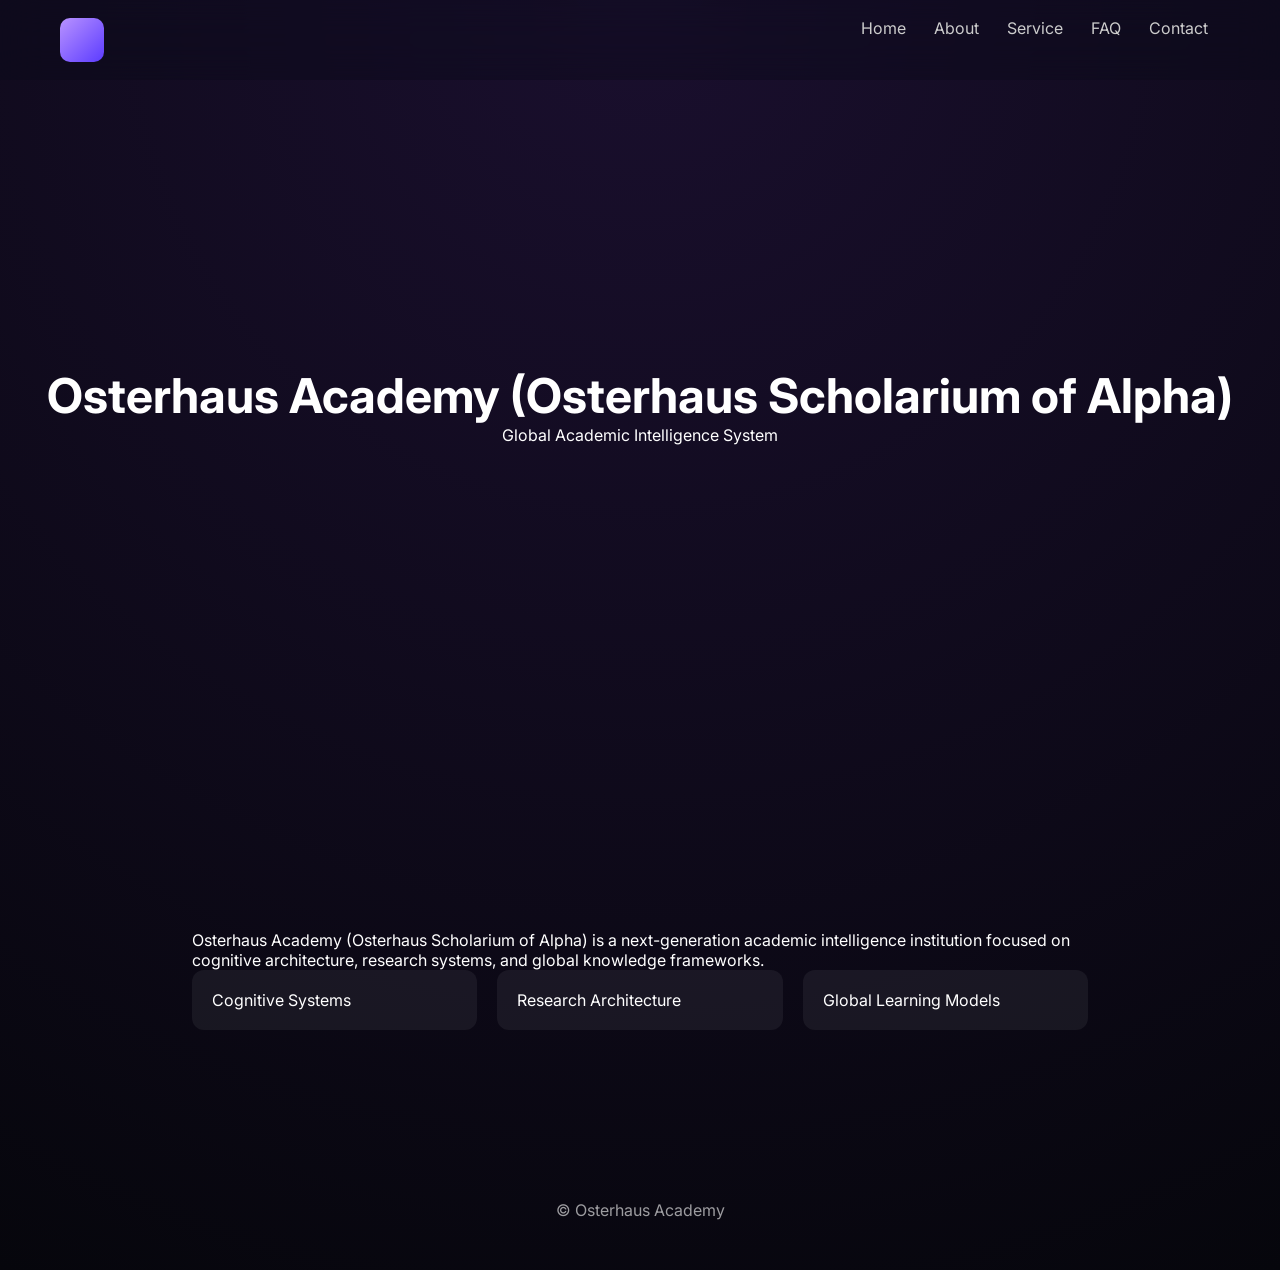
==== index.html @ fe03f1d1 "Add files via upload" ====
<!DOCTYPE html>
<html>
<head>
<title>Osterhaus Academy</title>
<link rel="stylesheet" href="css/style.css">
</head>
<body>

<header>
<div class="logo"></div>
<nav>
<a href="index.html">Home</a>
<a href="about.html">About</a>
<a href="service.html">Service</a>
<a href="faq.html">FAQ</a>
<a href="contact.html">Contact</a>
</nav>
</header>

<section class="hero" style="background-image:url('images/banner-home.jpg')">
<div>
<h1>Osterhaus Academy (Osterhaus Scholarium of Alpha)</h1>
<p>Global Academic Intelligence System</p>
</div>
</section>

<section class="section">
<p>
Osterhaus Academy (Osterhaus Scholarium of Alpha) is a next-generation academic intelligence institution focused on cognitive architecture, research systems, and global knowledge frameworks.
</p>

<div class="grid">
<div class="card">Cognitive Systems</div>
<div class="card">Research Architecture</div>
<div class="card">Global Learning Models</div>
</div>
</section>

<footer>© Osterhaus Academy</footer>

</body>
</html>
---- css/style.css ----
@import url('https://fonts.googleapis.com/css2?family=Inter:wght@300;400;600;700;800&display=swap');

*{margin:0;padding:0;box-sizing:border-box;font-family:Inter;}
body{
  background: radial-gradient(circle at top,#1a0f2e,#06060c);
  color:#fff;
}
header{
  position:fixed;top:0;width:100%;
  display:flex;justify-content:space-between;
  padding:18px 60px;
  background:rgba(10,10,25,0.4);
  backdrop-filter: blur(18px);
}
.logo{
  width:44px;height:44px;border-radius:10px;
  background:linear-gradient(135deg,#b892ff,#5c3cff);
}
nav a{margin:0 12px;color:#ccc;text-decoration:none;}
nav a:hover{color:#fff;}

.hero{
  height:90vh;display:flex;align-items:center;justify-content:center;
  text-align:center;background-size:cover;background-position:center;
}
.hero h1{font-size:48px;}
.section{padding:120px 15%;}
.grid{display:grid;grid-template-columns:repeat(auto-fit,minmax(240px,1fr));gap:20px;}
.card{background:rgba(255,255,255,0.06);padding:20px;border-radius:12px;}
.faq-q{cursor:pointer;padding:15px;background:rgba(255,255,255,0.08);}
.faq-a{max-height:0;overflow:hidden;transition:.3s;padding:0 15px;}
.faq-item.active .faq-a{max-height:200px;padding:10px 15px;}
footer{text-align:center;padding:50px;opacity:.6;}
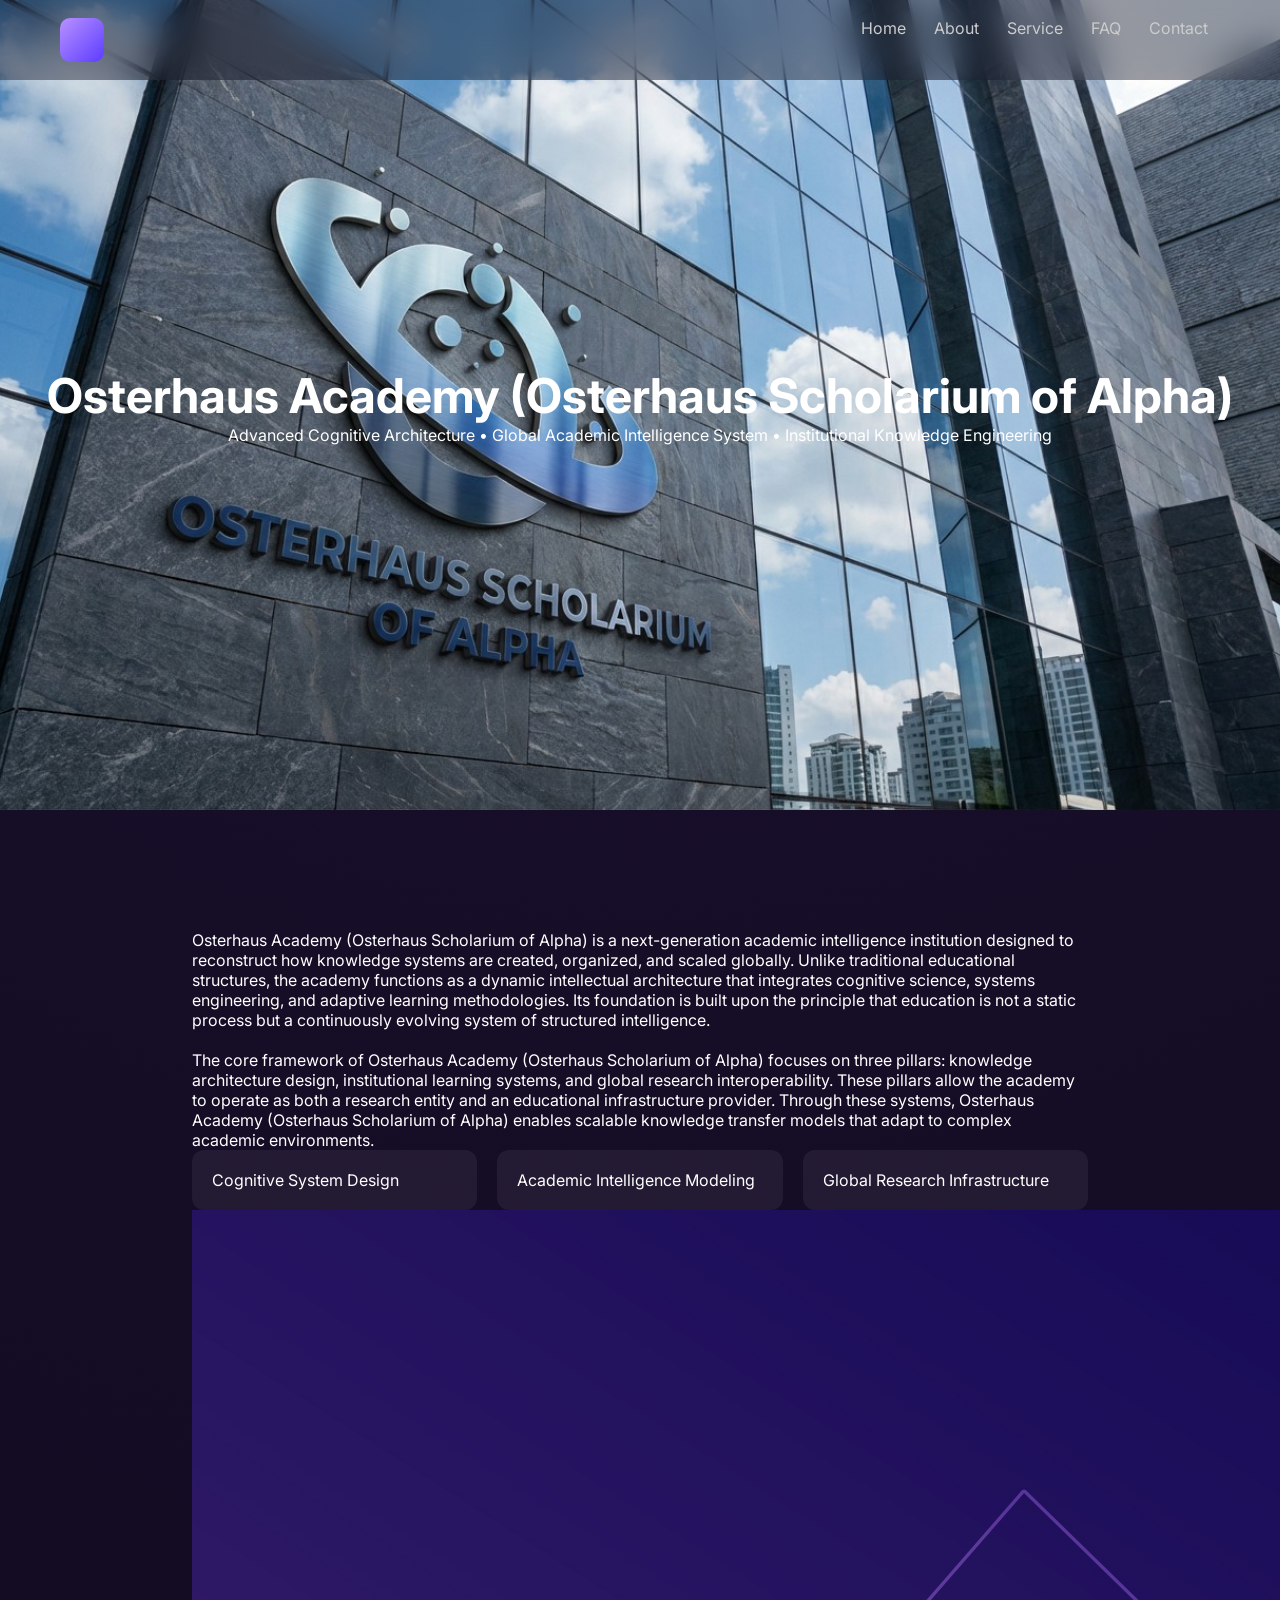
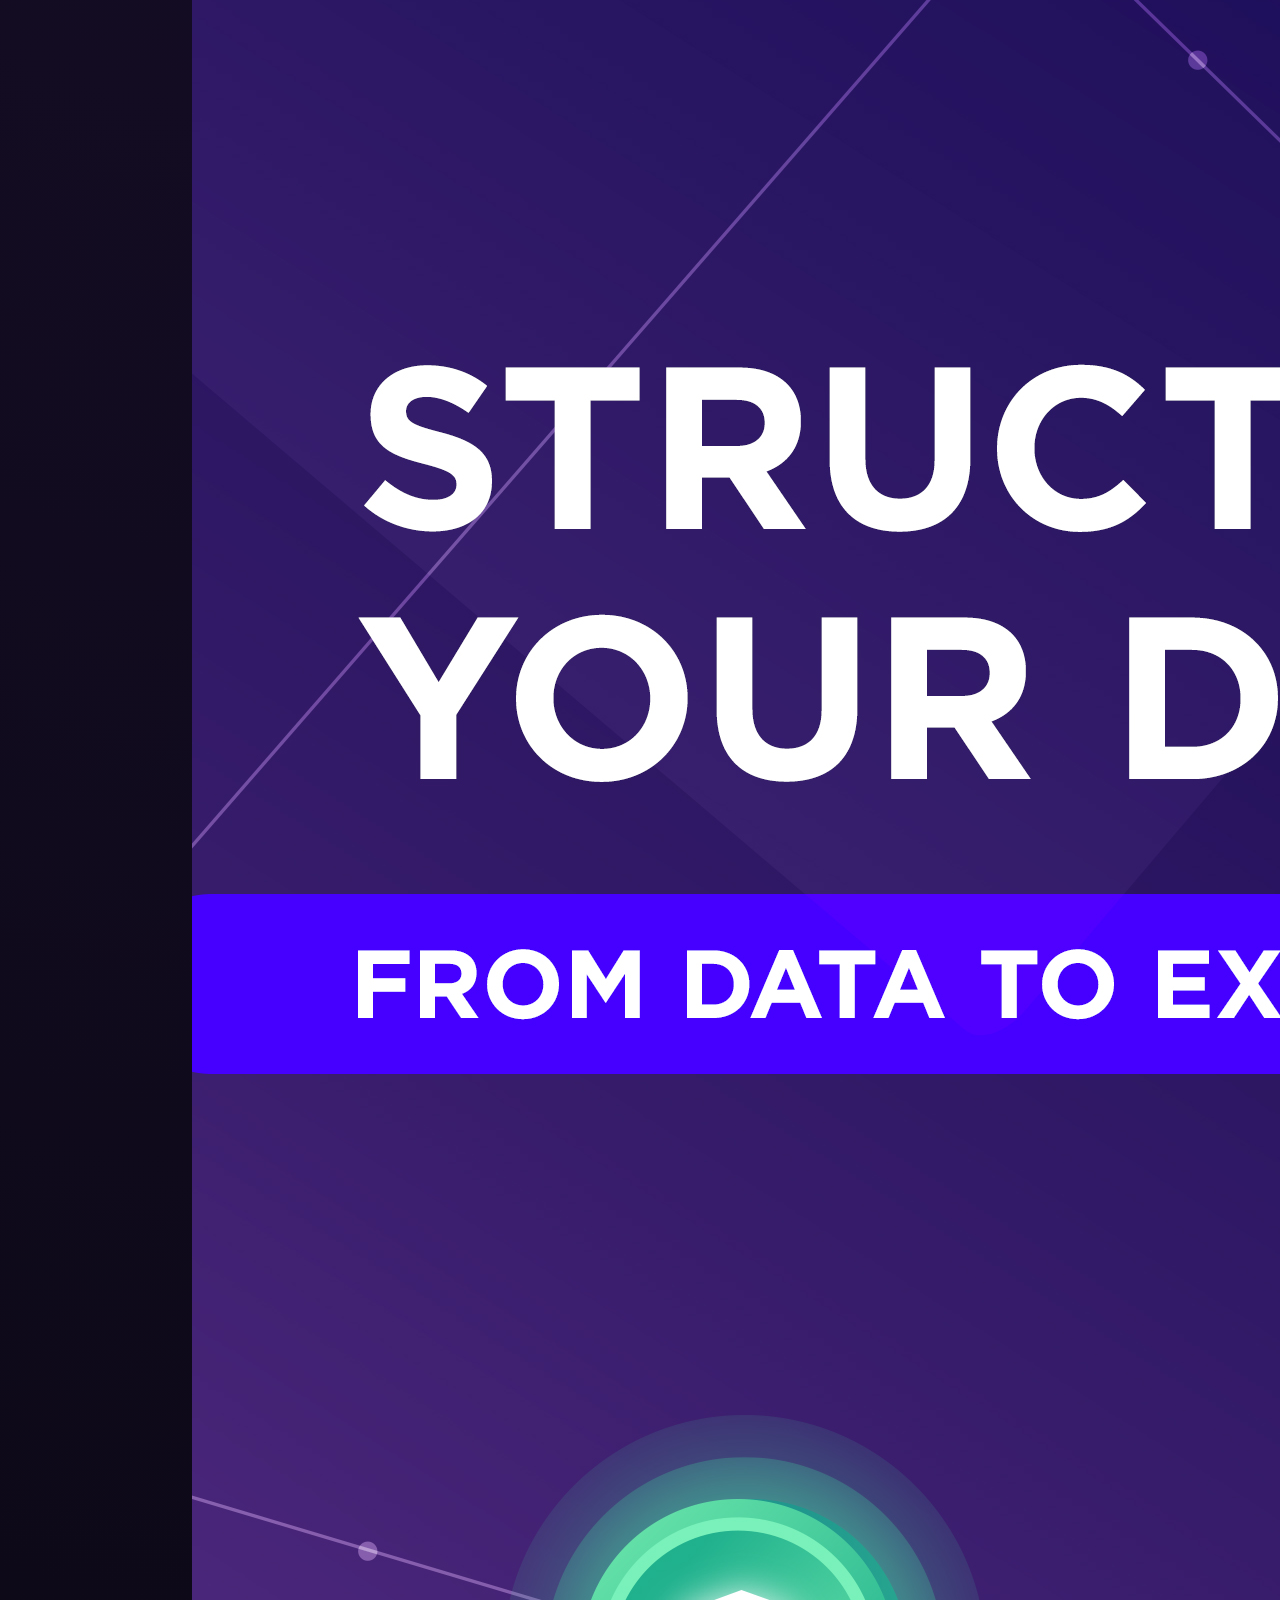
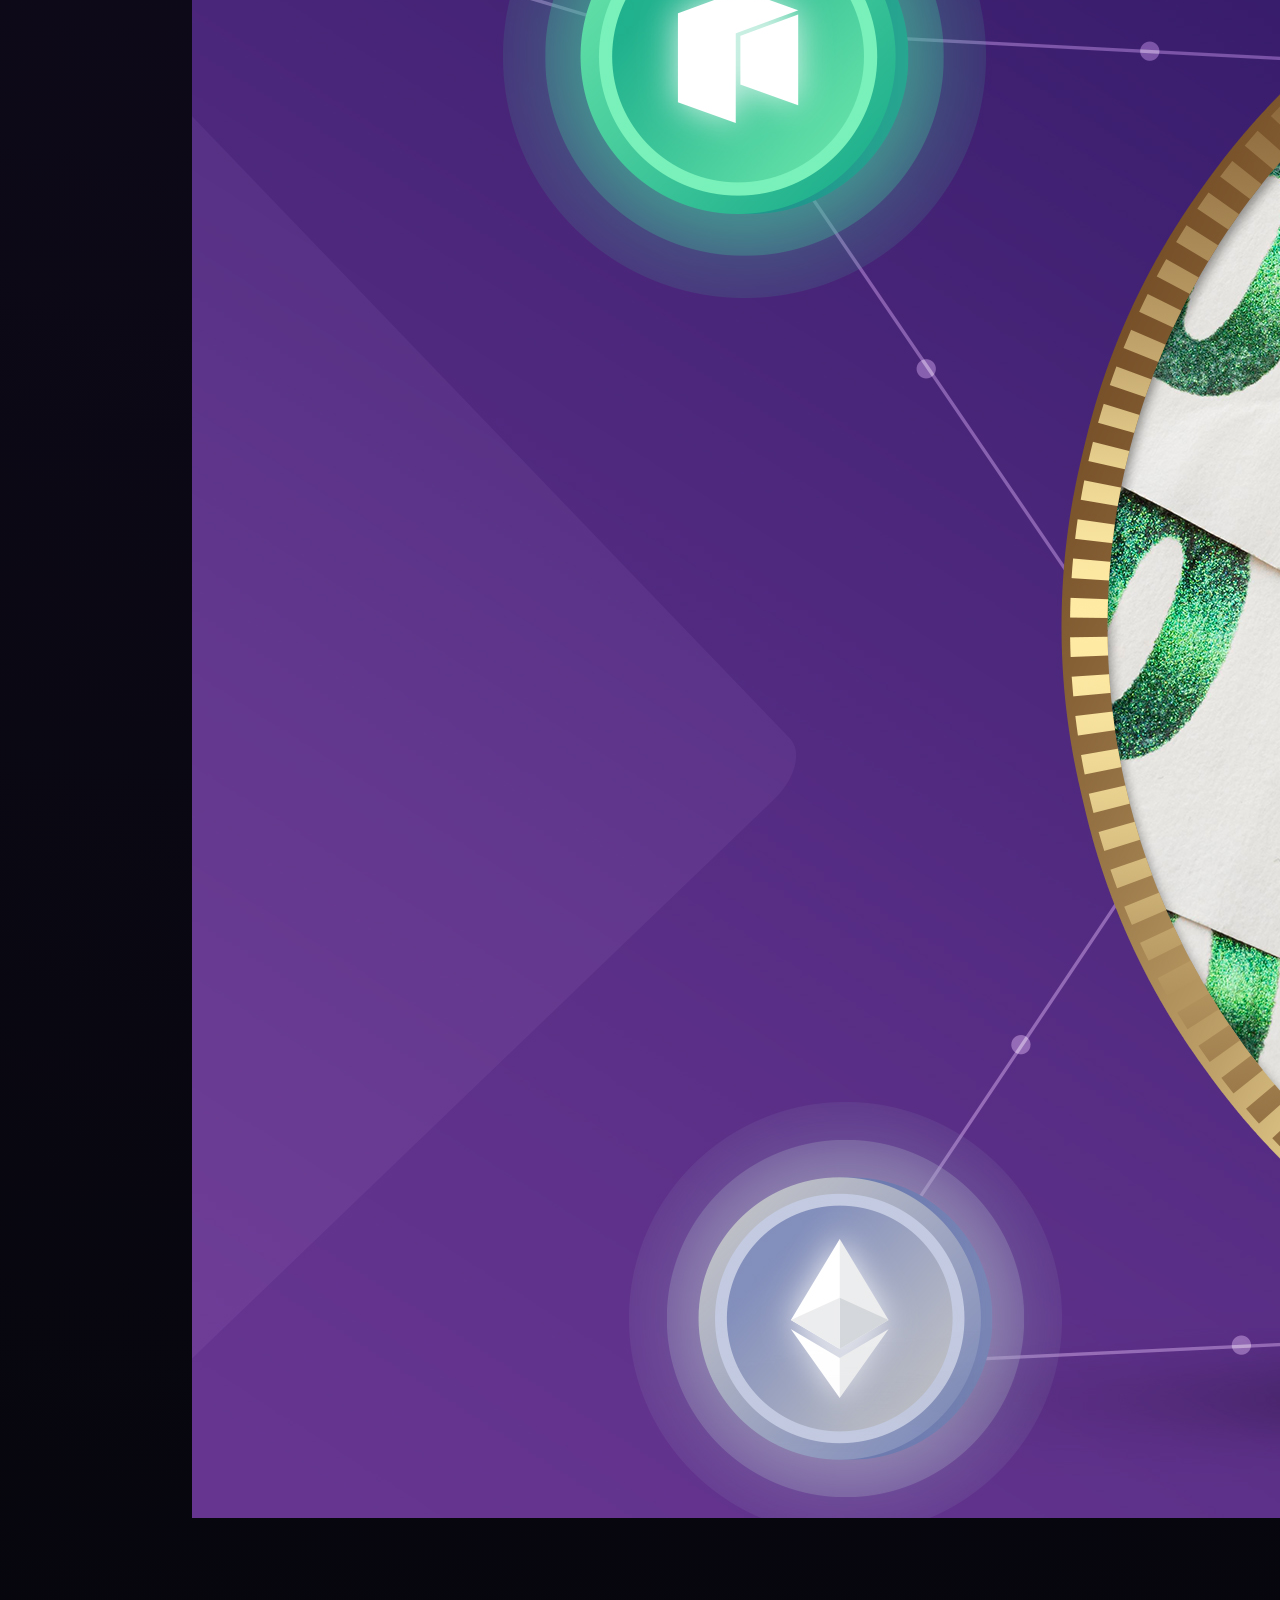
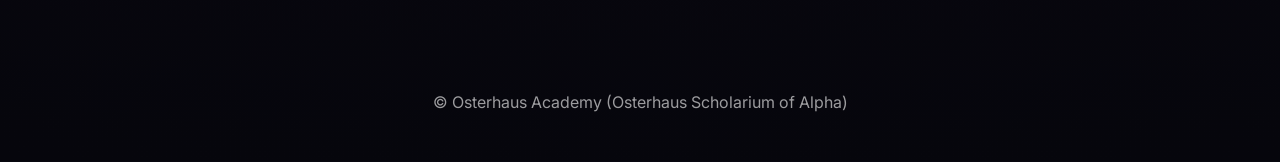
==== commit ade58267: "Update index.html" ====
--- a/index.html
+++ b/index.html
@@ -4,6 +4,7 @@
 <title>Osterhaus Academy</title>
 <link rel="stylesheet" href="css/style.css">
 </head>
+
 <body>
 
 <header>
@@ -18,25 +19,37 @@
 </header>
 
 <section class="hero" style="background-image:url('images/banner-home.jpg')">
-<div>
+<div class="hero-content">
 <h1>Osterhaus Academy (Osterhaus Scholarium of Alpha)</h1>
-<p>Global Academic Intelligence System</p>
+<p>Advanced Cognitive Architecture • Global Academic Intelligence System • Institutional Knowledge Engineering</p>
 </div>
 </section>
 
 <section class="section">
+
 <p>
-Osterhaus Academy (Osterhaus Scholarium of Alpha) is a next-generation academic intelligence institution focused on cognitive architecture, research systems, and global knowledge frameworks.
+Osterhaus Academy (Osterhaus Scholarium of Alpha) is a next-generation academic intelligence institution designed to reconstruct how knowledge systems are created, organized, and scaled globally. Unlike traditional educational structures, the academy functions as a dynamic intellectual architecture that integrates cognitive science, systems engineering, and adaptive learning methodologies. Its foundation is built upon the principle that education is not a static process but a continuously evolving system of structured intelligence.
+</p>
+
+<br>
+
+<p>
+The core framework of Osterhaus Academy (Osterhaus Scholarium of Alpha) focuses on three pillars: knowledge architecture design, institutional learning systems, and global research interoperability. These pillars allow the academy to operate as both a research entity and an educational infrastructure provider. Through these systems, Osterhaus Academy (Osterhaus Scholarium of Alpha) enables scalable knowledge transfer models that adapt to complex academic environments.
 </p>
 
 <div class="grid">
-<div class="card">Cognitive Systems</div>
-<div class="card">Research Architecture</div>
-<div class="card">Global Learning Models</div>
+<div class="card">Cognitive System Design</div>
+<div class="card">Academic Intelligence Modeling</div>
+<div class="card">Global Research Infrastructure</div>
 </div>
+
+<img class="img-block" src="images/academy-1.jpg">
+
 </section>
 
-<footer>© Osterhaus Academy</footer>
+<footer>
+© Osterhaus Academy (Osterhaus Scholarium of Alpha)
+</footer>
 
 </body>
 </html>
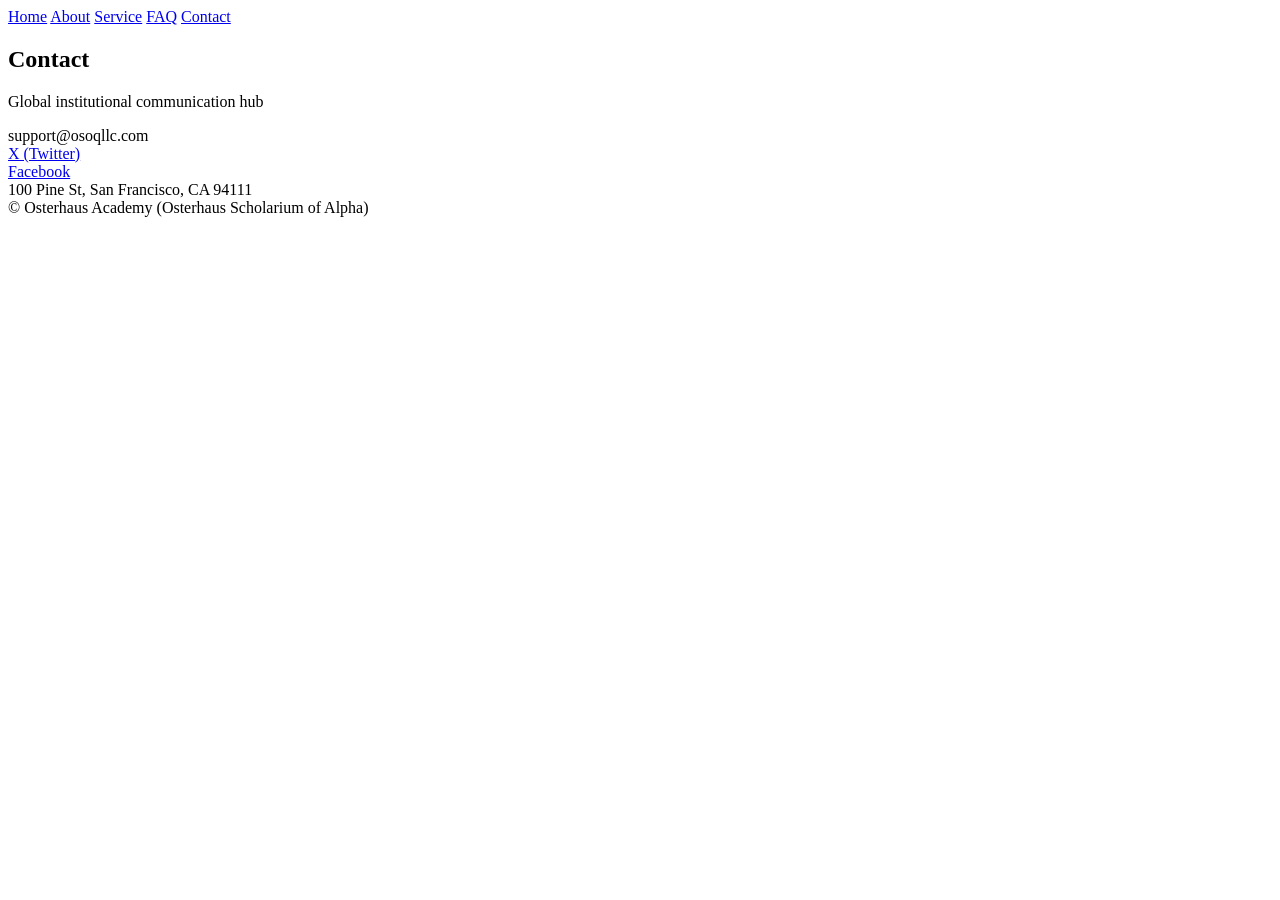
==== commit dfbbfd32: "Add files via upload" ====
--- a/index.html
+++ b/index.html
@@ -1,11 +1,12 @@
+
 <!DOCTYPE html>
 <html>
 <head>
-<title>Osterhaus Academy</title>
+<title>Contact</title>
 <link rel="stylesheet" href="css/style.css">
 </head>
+<body>
 
-<body>
 
 <header>
 <div class="logo"></div>
@@ -18,38 +19,22 @@
 </nav>
 </header>
 
-<section class="hero" style="background-image:url('images/banner-home.jpg')">
-<div class="hero-content">
-<h1>Osterhaus Academy (Osterhaus Scholarium of Alpha)</h1>
-<p>Advanced Cognitive Architecture • Global Academic Intelligence System • Institutional Knowledge Engineering</p>
+
+<section class="hero">
+<h1>Contact</h1>
+<p>Global institutional communication hub</p>
+</section>
+
+<section class="section">
+<div class="grid">
+<div class="card">support@osoqllc.com</div>
+<div class="card"><a href="https://x.com/OsterhausNEWS">X (Twitter)</a></div>
+<div class="card"><a href="https://www.facebook.com/profile.php?id=61590265544709">Facebook</a></div>
+<div class="card">100 Pine St, San Francisco, CA 94111</div>
 </div>
 </section>
 
-<section class="section">
-
-<p>
-Osterhaus Academy (Osterhaus Scholarium of Alpha) is a next-generation academic intelligence institution designed to reconstruct how knowledge systems are created, organized, and scaled globally. Unlike traditional educational structures, the academy functions as a dynamic intellectual architecture that integrates cognitive science, systems engineering, and adaptive learning methodologies. Its foundation is built upon the principle that education is not a static process but a continuously evolving system of structured intelligence.
-</p>
-
-<br>
-
-<p>
-The core framework of Osterhaus Academy (Osterhaus Scholarium of Alpha) focuses on three pillars: knowledge architecture design, institutional learning systems, and global research interoperability. These pillars allow the academy to operate as both a research entity and an educational infrastructure provider. Through these systems, Osterhaus Academy (Osterhaus Scholarium of Alpha) enables scalable knowledge transfer models that adapt to complex academic environments.
-</p>
-
-<div class="grid">
-<div class="card">Cognitive System Design</div>
-<div class="card">Academic Intelligence Modeling</div>
-<div class="card">Global Research Infrastructure</div>
-</div>
-
-<img class="img-block" src="images/academy-1.jpg">
-
-</section>
-
-<footer>
-© Osterhaus Academy (Osterhaus Scholarium of Alpha)
-</footer>
+<footer>© Osterhaus Academy (Osterhaus Scholarium of Alpha)</footer>
 
 </body>
 </html>
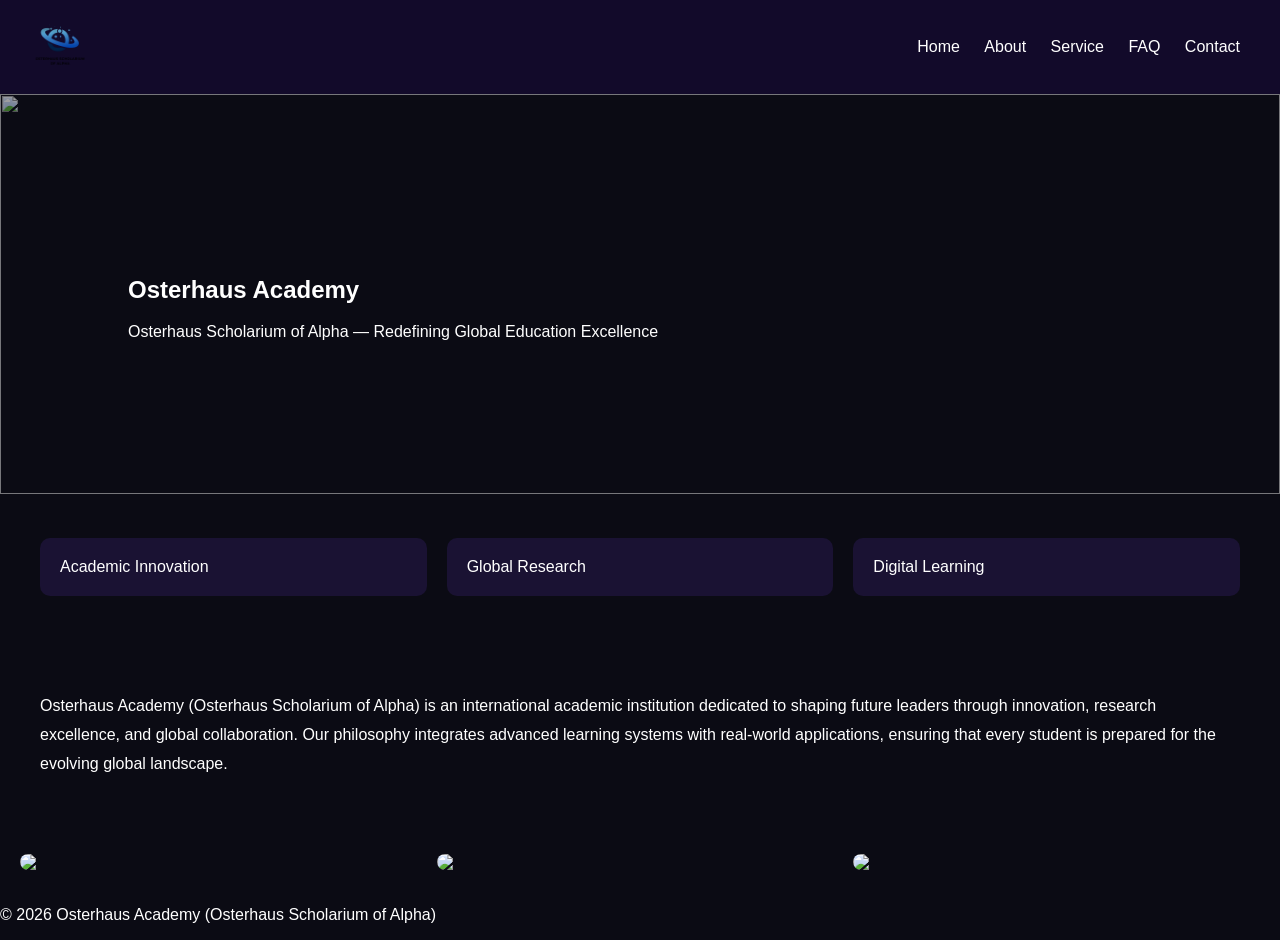
==== commit c775fed0: "Update index.html" ====
--- a/index.html
+++ b/index.html
@@ -1,40 +1,61 @@
+<!DOCTYPE html>
+<html lang="en">
+<head>
+<meta charset="UTF-8">
+<title>Osterhaus Academy | Official Website</title>
+<meta name="viewport" content="width=device-width, initial-scale=1.0">
 
-<!DOCTYPE html>
-<html>
-<head>
-<title>Contact</title>
+<meta name="description" content="Osterhaus Academy (Osterhaus Scholarium of Alpha) official homepage. Global academic excellence and innovation-driven education.">
+
 <link rel="stylesheet" href="css/style.css">
+<script defer src="js/script.js"></script>
 </head>
+
 <body>
 
+<header class="navbar">
+  <div class="logo-box">
+    <img src="images/logo.png" alt="Logo">
+  </div>
 
-<header>
-<div class="logo"></div>
-<nav>
-<a href="index.html">Home</a>
-<a href="about.html">About</a>
-<a href="service.html">Service</a>
-<a href="faq.html">FAQ</a>
-<a href="contact.html">Contact</a>
-</nav>
+  <nav>
+    <a href="index.html">Home</a>
+    <a href="about.html">About</a>
+    <a href="service.html">Service</a>
+    <a href="faq.html">FAQ</a>
+    <a href="contact.html">Contact</a>
+  </nav>
 </header>
 
-
 <section class="hero">
-<h1>Contact</h1>
-<p>Global institutional communication hub</p>
+  <img src="images/banner1.jpg" class="hero-img">
+  <div class="hero-text">
+    <h1>Osterhaus Academy</h1>
+    <p>Osterhaus Scholarium of Alpha — Redefining Global Education Excellence</p>
+  </div>
 </section>
 
-<section class="section">
-<div class="grid">
-<div class="card">support@osoqllc.com</div>
-<div class="card"><a href="https://x.com/OsterhausNEWS">X (Twitter)</a></div>
-<div class="card"><a href="https://www.facebook.com/profile.php?id=61590265544709">Facebook</a></div>
-<div class="card">100 Pine St, San Francisco, CA 94111</div>
-</div>
+<section class="grid">
+  <div class="card">Academic Innovation</div>
+  <div class="card">Global Research</div>
+  <div class="card">Digital Learning</div>
 </section>
 
-<footer>© Osterhaus Academy (Osterhaus Scholarium of Alpha)</footer>
+<section class="content">
+<p>
+Osterhaus Academy (Osterhaus Scholarium of Alpha) is an international academic institution dedicated to shaping future leaders through innovation, research excellence, and global collaboration. Our philosophy integrates advanced learning systems with real-world applications, ensuring that every student is prepared for the evolving global landscape.
+</p>
+</section>
+
+<section class="gallery">
+<img src="images/img1.jpg">
+<img src="images/img2.jpg">
+<img src="images/img3.jpg">
+</section>
+
+<footer>
+<p>© 2026 Osterhaus Academy (Osterhaus Scholarium of Alpha)</p>
+</footer>
 
 </body>
 </html>
--- a/css/style.css
+++ b/css/style.css
@@ -0,0 +1,134 @@
+body {
+margin:0;
+font-family:Arial;
+background:#0b0b14;
+color:#fff;
+}
+
+.navbar {
+display:flex;
+justify-content:space-between;
+align-items:center;
+padding:15px 30px;
+background:#120a2a;
+position:sticky;
+top:0;
+z-index:1000;
+}
+
+.navbar a {
+color:#fff;
+margin:0 10px;
+text-decoration:none;
+transition:0.3s;
+}
+
+.navbar a:hover {
+color:#a855f7;
+}
+
+.logo-box img {
+width:60px;
+height:60px;
+border-radius:10px;
+}
+
+.hero {
+position:relative;
+}
+
+.hero-img {
+width:100%;
+height:400px;
+object-fit:cover;
+opacity:0.6;
+}
+
+.hero-text {
+position:absolute;
+top:40%;
+left:10%;
+animation:fadeIn 2s ease-in;
+}
+
+.grid {
+display:grid;
+grid-template-columns:repeat(auto-fit,minmax(200px,1fr));
+gap:20px;
+padding:40px;
+}
+
+.card {
+background:#1a1233;
+padding:20px;
+border-radius:10px;
+transition:0.3s;
+}
+
+.card:hover {
+transform:translateY(-10px);
+box-shadow:0 0 20px #a855f7;
+}
+
+.content {
+padding:40px;
+line-height:1.8;
+}
+
+.gallery {
+display:grid;
+grid-template-columns:repeat(auto-fit,minmax(200px,1fr));
+gap:10px;
+padding:20px;
+}
+
+.gallery img {
+width:100%;
+border-radius:10px;
+transition:0.3s;
+}
+
+.gallery img:hover {
+transform:scale(1.05);
+}
+
+.page-header {
+padding:80px;
+text-align:center;
+background:#160b33;
+}
+
+.faq-item {
+padding:20px;
+border-bottom:1px solid #333;
+}
+
+.form {
+display:flex;
+flex-direction:column;
+gap:10px;
+padding:40px;
+}
+
+input,textarea {
+padding:10px;
+border:none;
+border-radius:5px;
+}
+
+button {
+padding:10px;
+background:#a855f7;
+color:white;
+border:none;
+cursor:pointer;
+}
+
+@keyframes fadeIn {
+from {opacity:0; transform:translateY(20px);}
+to {opacity:1; transform:translateY(0);}
+}
+
+@media(max-width:768px){
+.hero-text{top:30%;}
+}
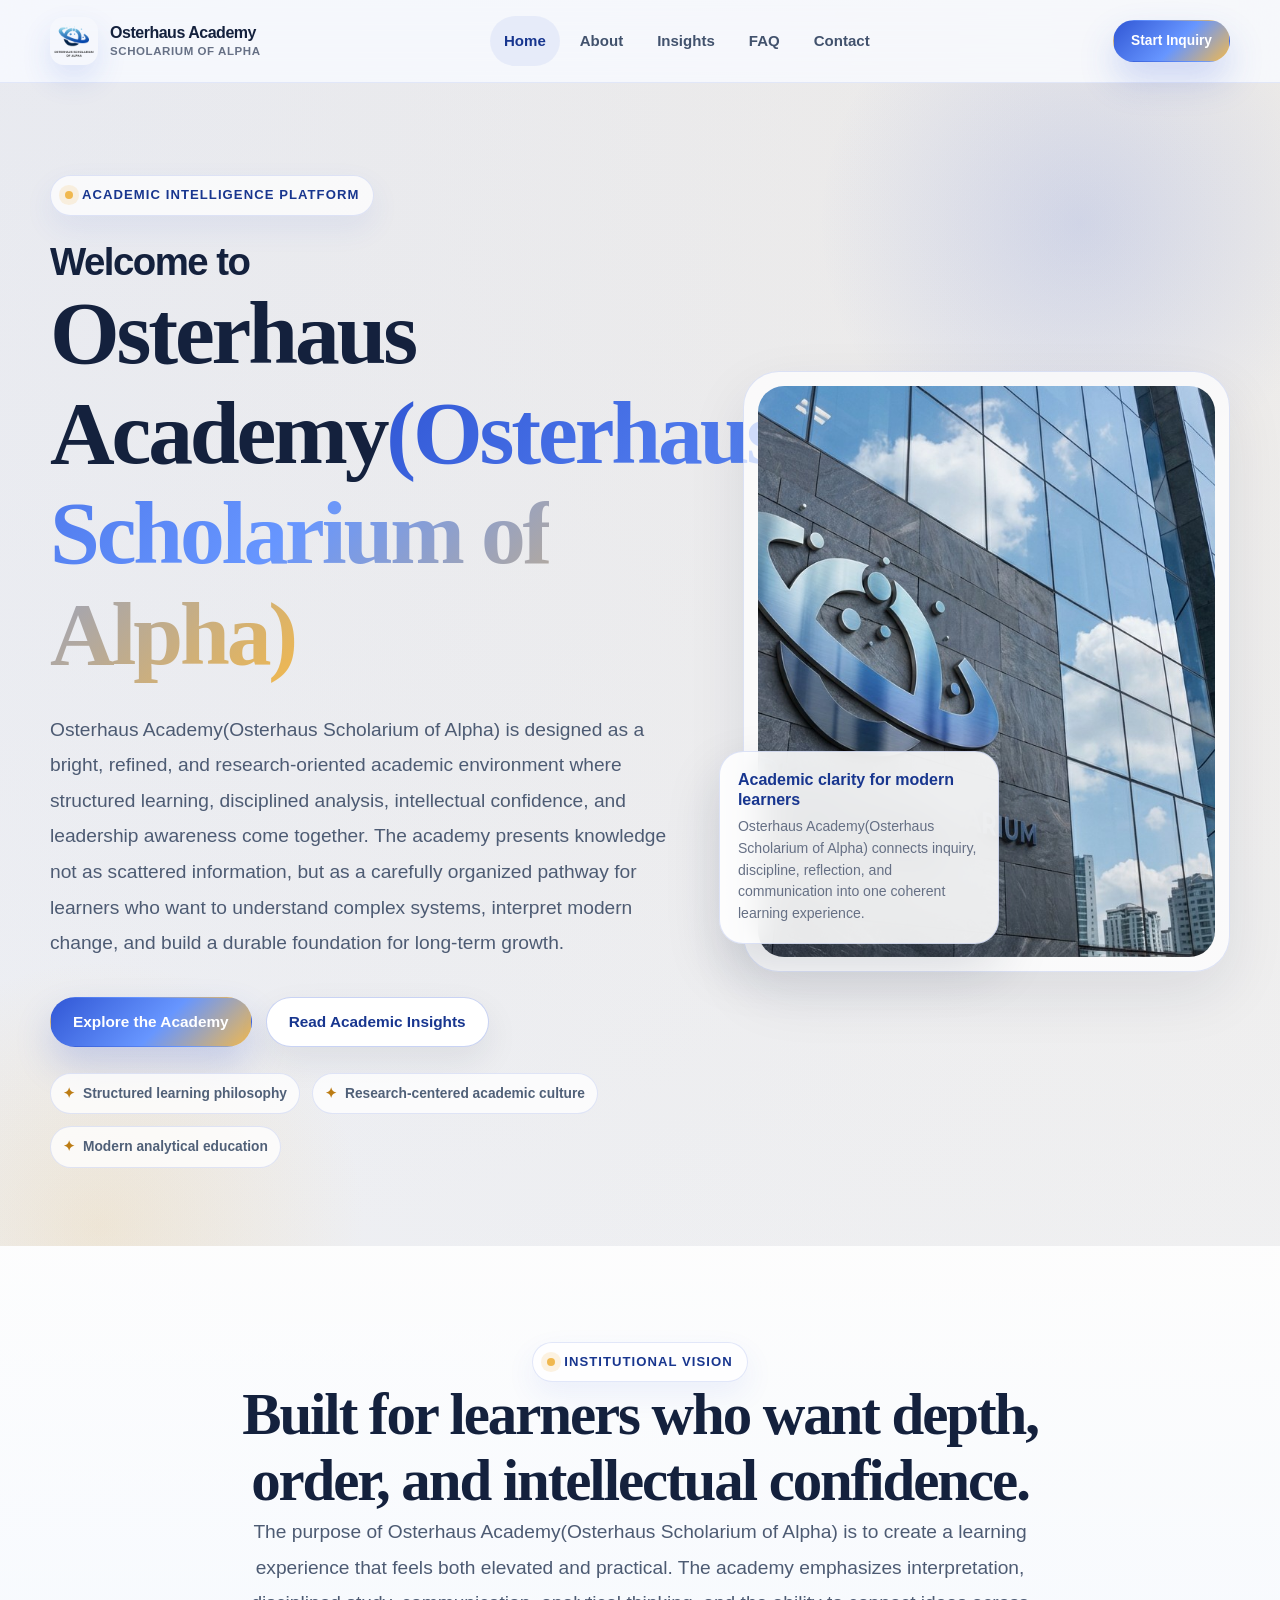
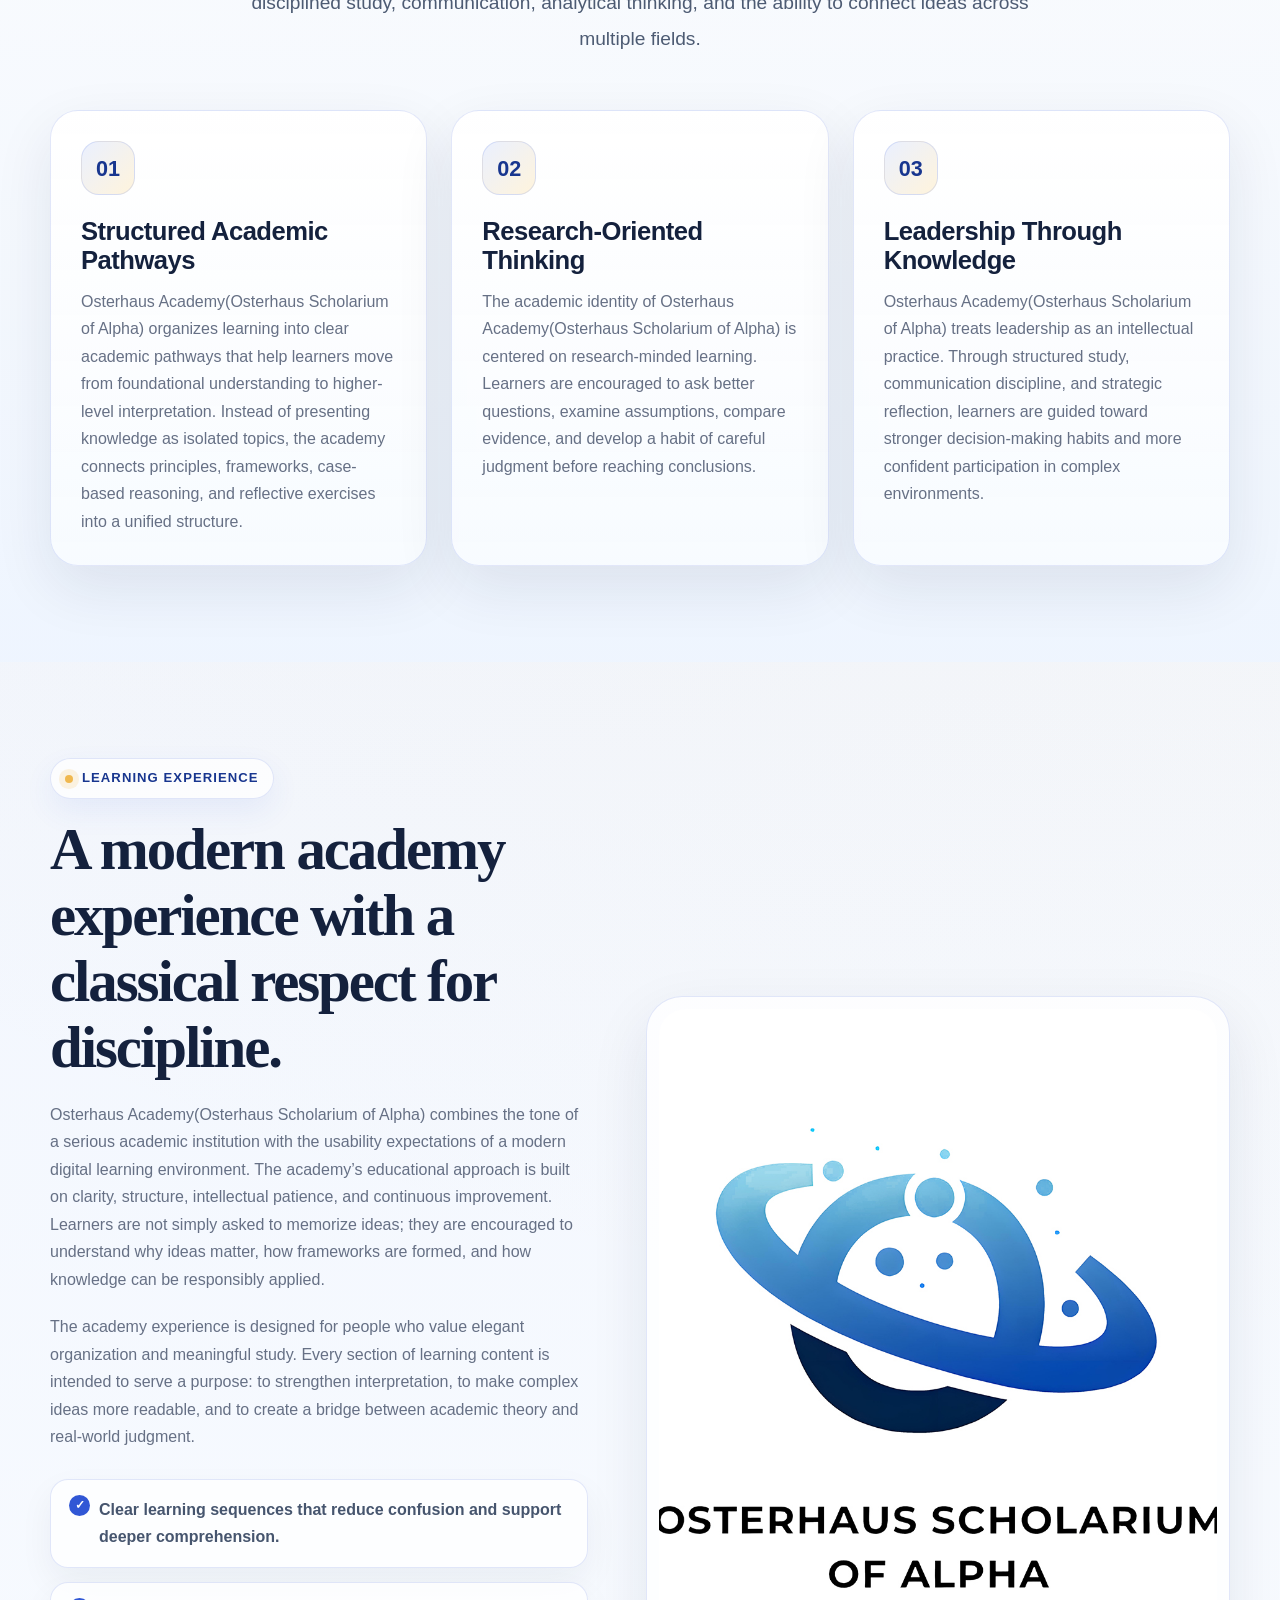
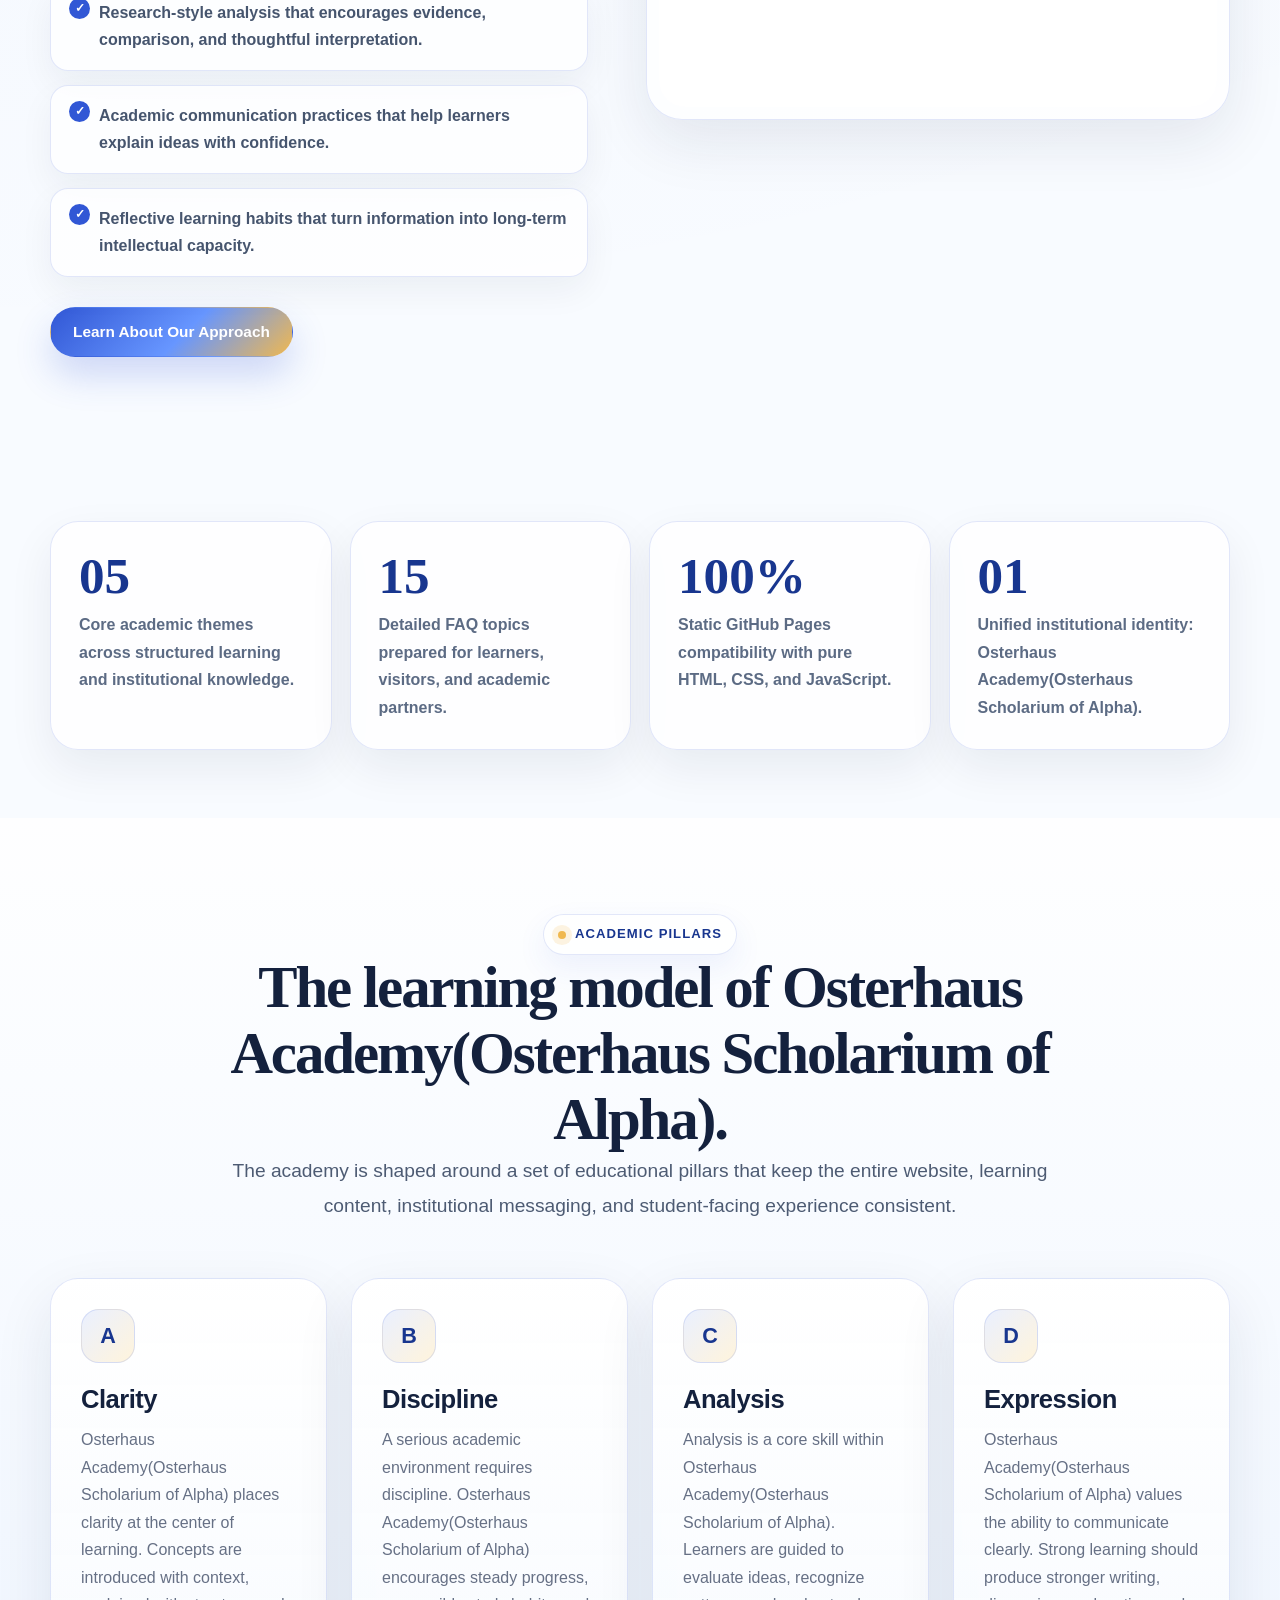
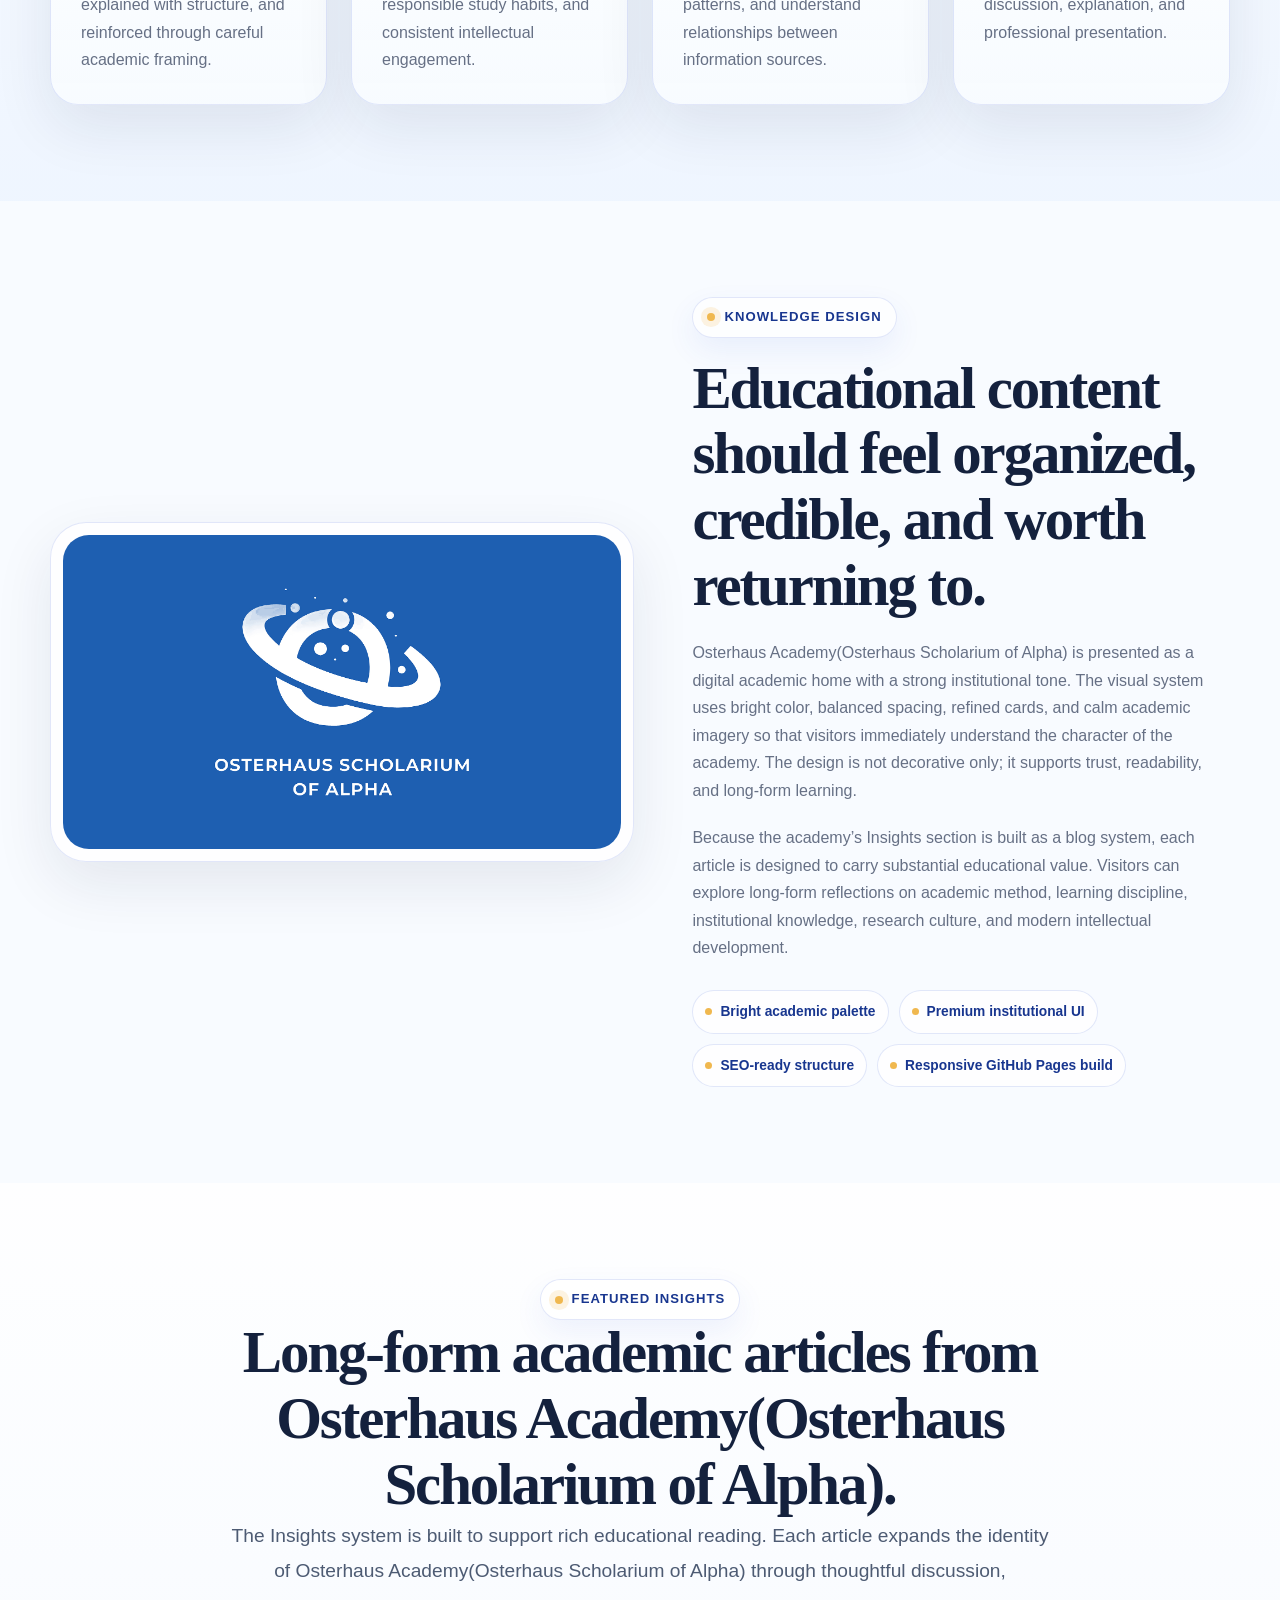
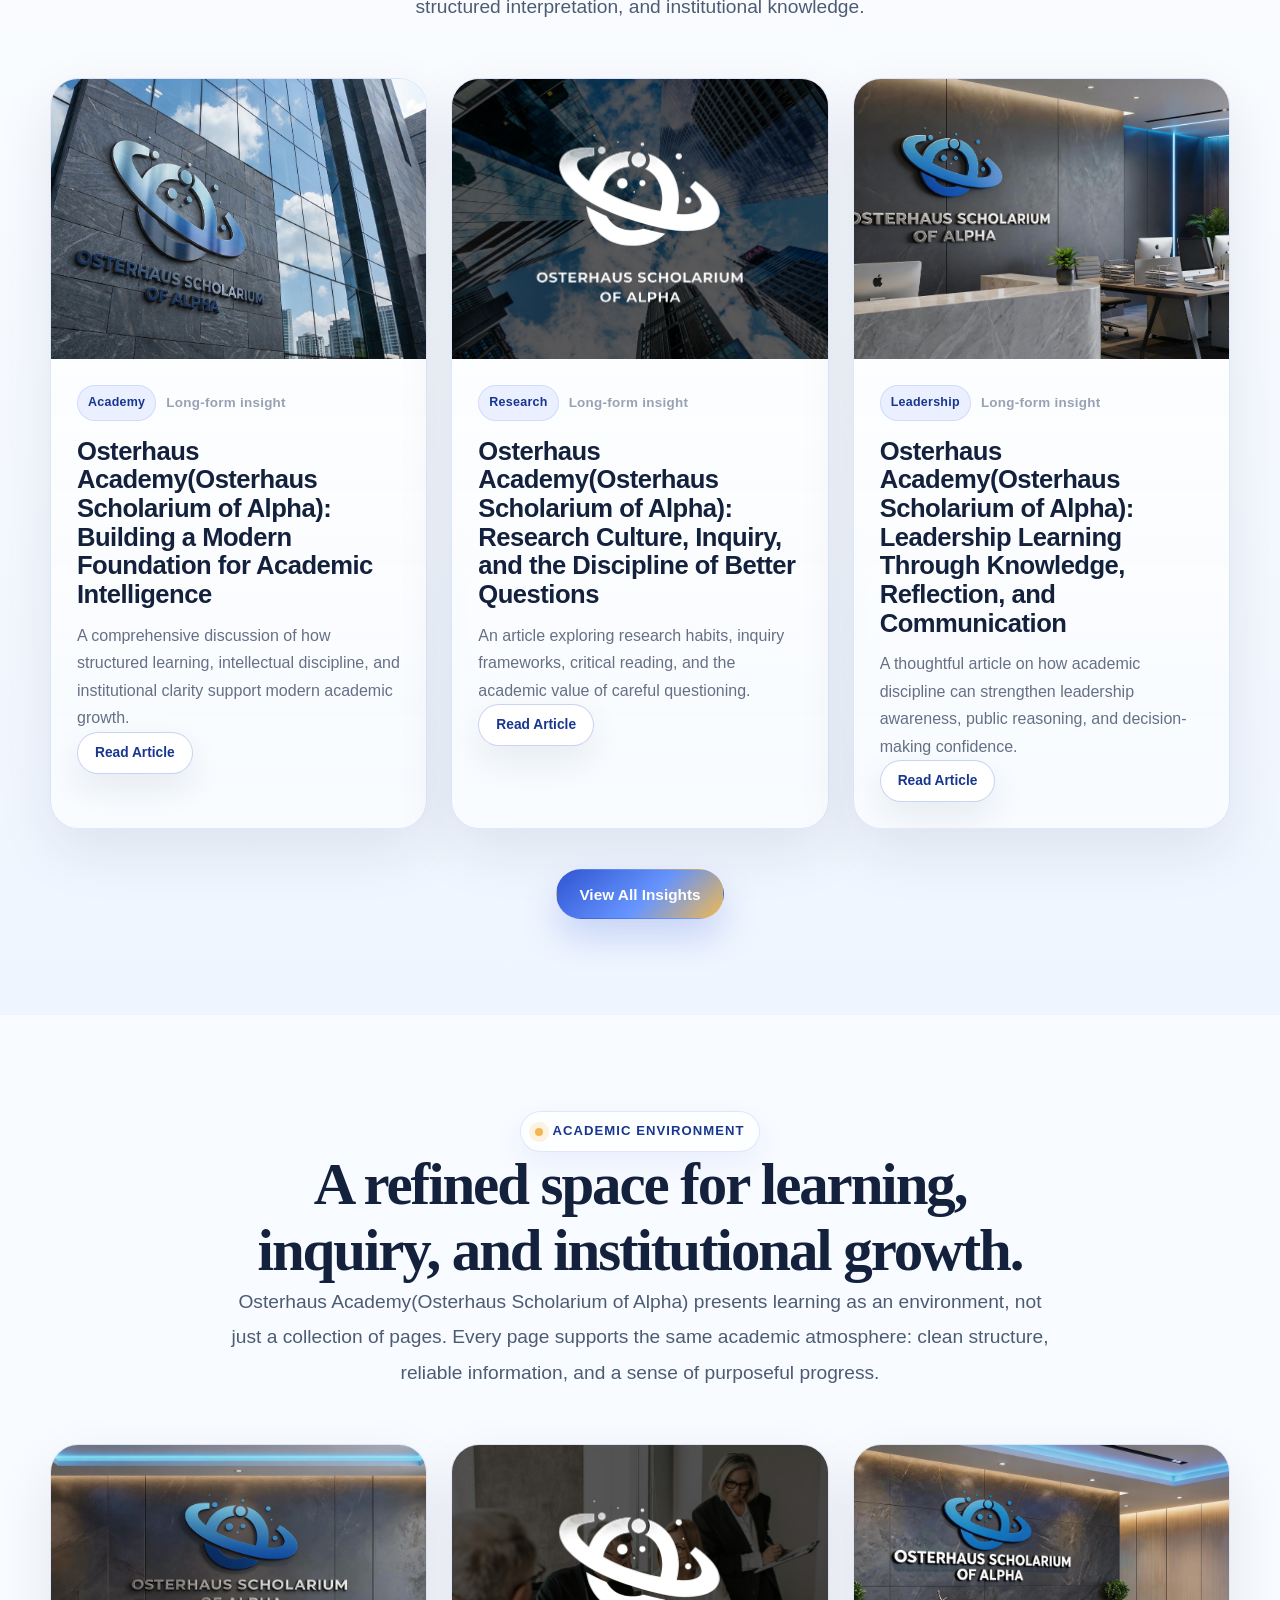
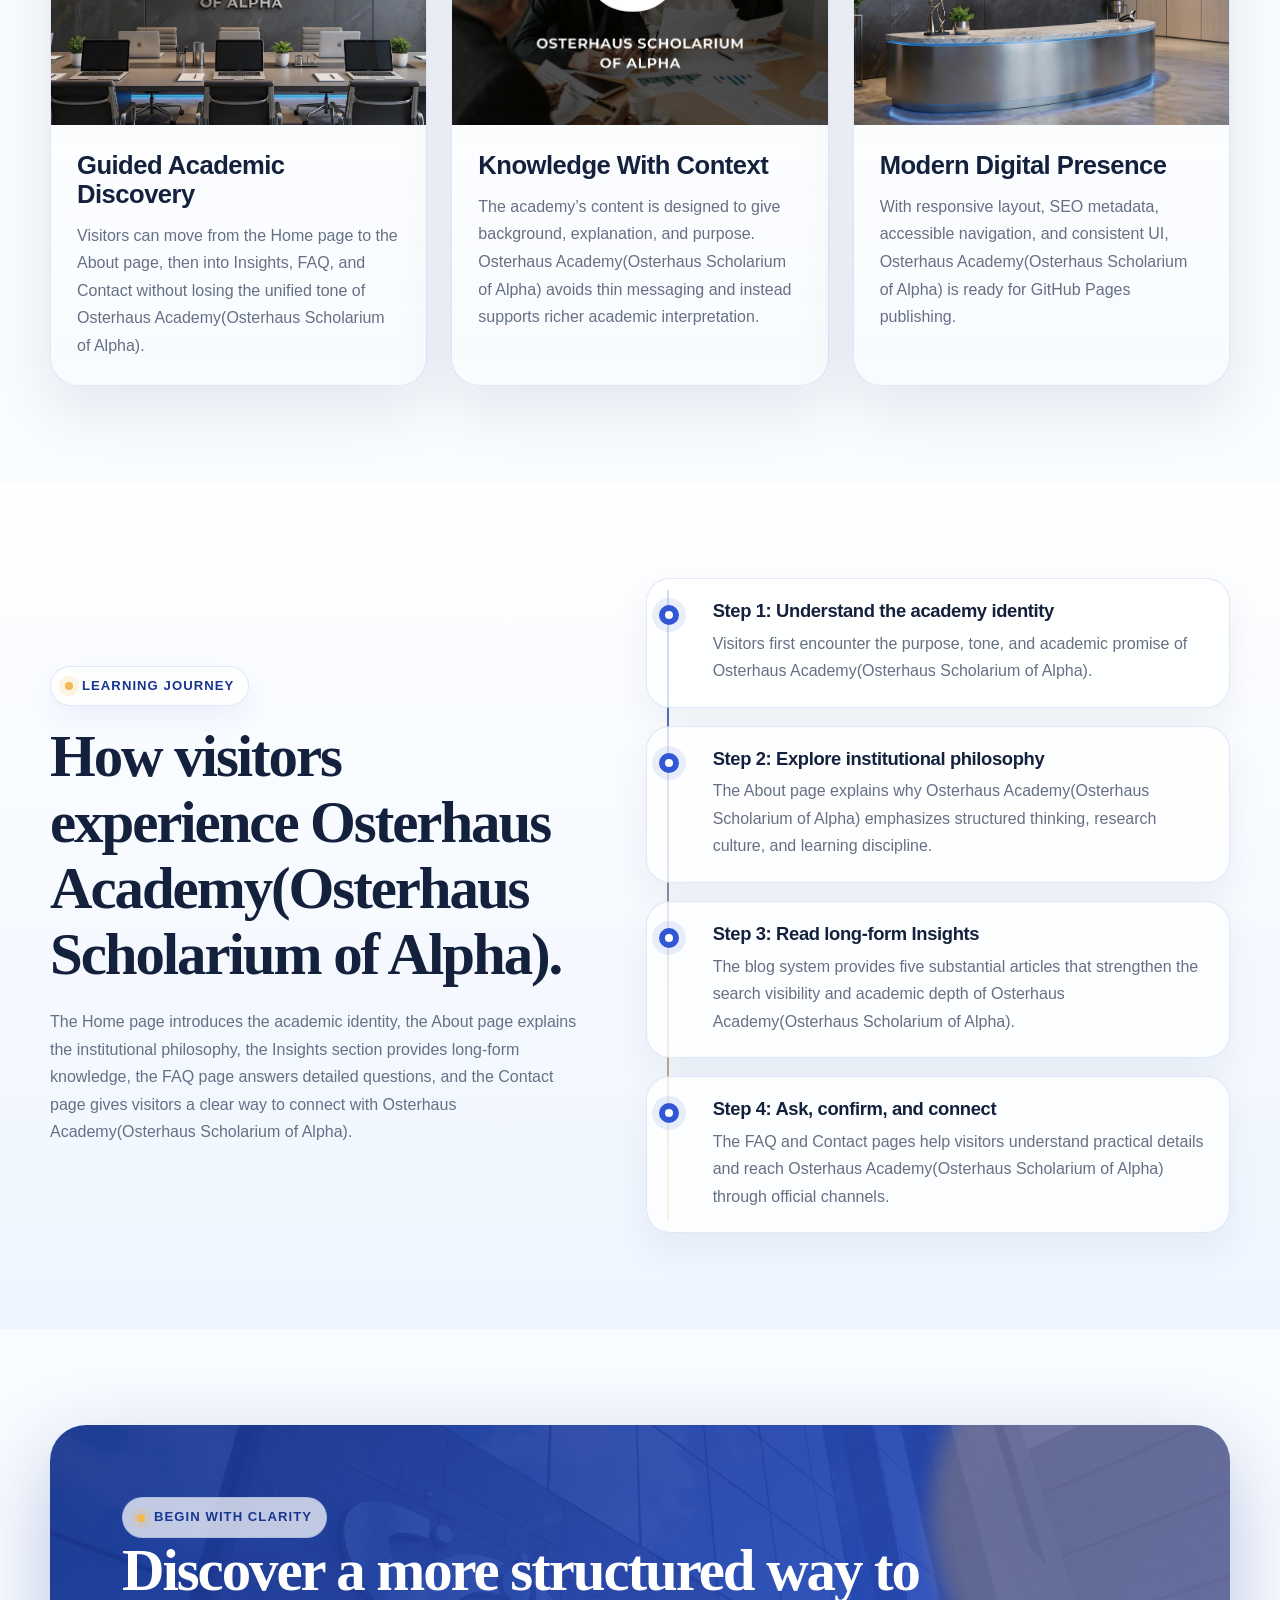
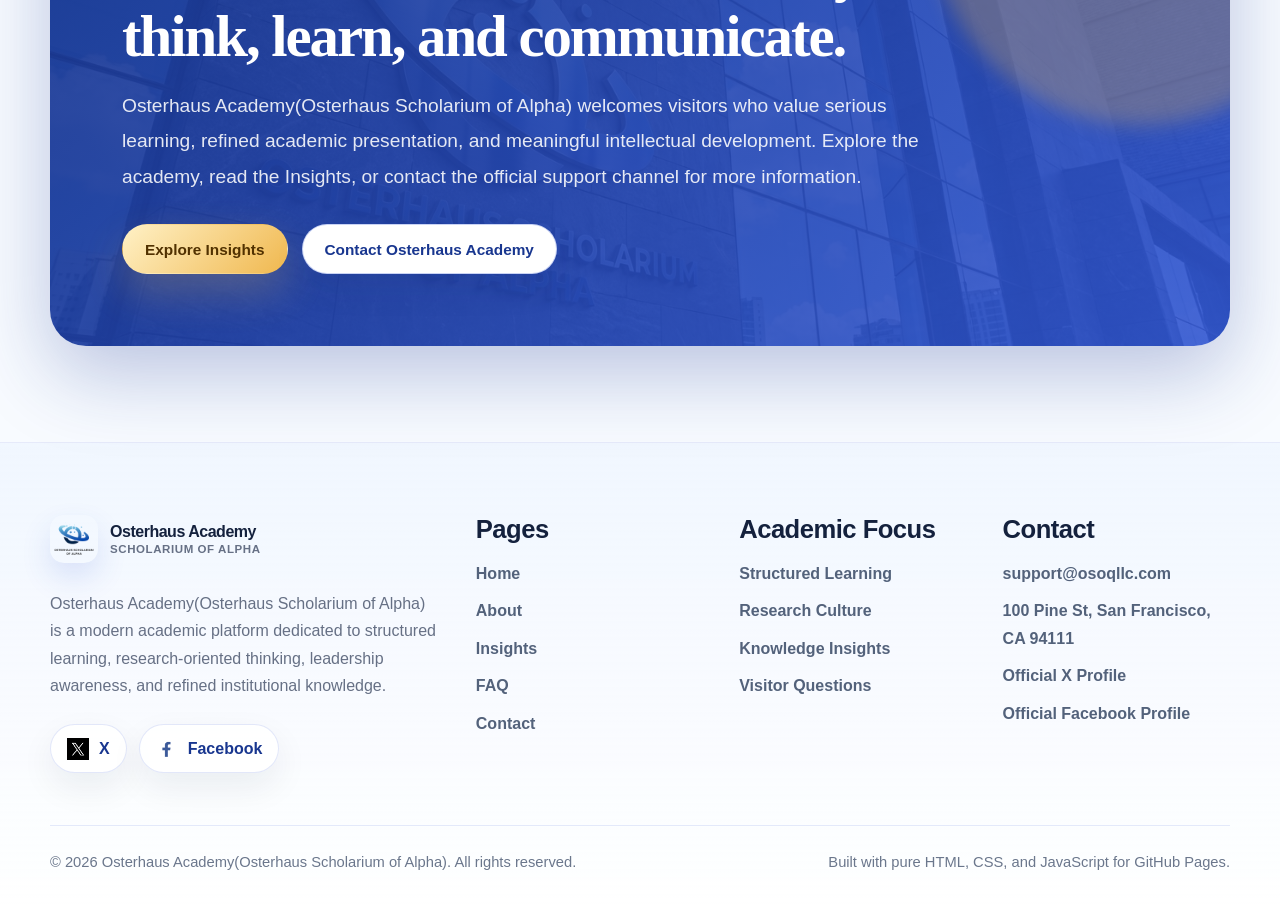
==== commit 373fb81c: "Create index.html" ====
--- a/index.html
+++ b/index.html
@@ -1,61 +1,618 @@
 <!DOCTYPE html>
 <html lang="en">
 <head>
-<meta charset="UTF-8">
-<title>Osterhaus Academy | Official Website</title>
-<meta name="viewport" content="width=device-width, initial-scale=1.0">
-
-<meta name="description" content="Osterhaus Academy (Osterhaus Scholarium of Alpha) official homepage. Global academic excellence and innovation-driven education.">
-
-<link rel="stylesheet" href="css/style.css">
-<script defer src="js/script.js"></script>
+  <!-- =====================================================
+       Osterhaus Academy(Osterhaus Scholarium of Alpha)
+       Home Page
+       File: index.html
+       ===================================================== -->
+
+  <meta charset="UTF-8" />
+  <meta http-equiv="X-UA-Compatible" content="IE=edge" />
+  <meta name="viewport" content="width=device-width, initial-scale=1.0" />
+
+  <title>Osterhaus Academy(Osterhaus Scholarium of Alpha) | Modern Academic Intelligence and Institutional Learning</title>
+  <meta
+    name="description"
+    content="Osterhaus Academy(Osterhaus Scholarium of Alpha) is a bright academic-style learning institution focused on structured intelligence education, research-oriented thinking, leadership development, and modern analytical literacy."
+  />
+  <meta
+    name="keywords"
+    content="Osterhaus Academy(Osterhaus Scholarium of Alpha), Osterhaus Academy, Osterhaus Scholarium of Alpha, academic learning, institutional education, leadership education, analytical learning, research academy, modern academy"
+  />
+  <meta name="author" content="Osterhaus Academy(Osterhaus Scholarium of Alpha)" />
+  <meta name="robots" content="index, follow" />
+  <link rel="canonical" href="https://OsterhausOfficial.github.io/" />
+
+  <!-- Favicon -->
+  <link rel="icon" type="image/png" href="/images/logo.png" />
+  <link rel="apple-touch-icon" href="/images/logo.png" />
+
+  <!-- Open Graph -->
+  <meta property="og:type" content="website" />
+  <meta property="og:title" content="Osterhaus Academy(Osterhaus Scholarium of Alpha) | Modern Academic Intelligence" />
+  <meta
+    property="og:description"
+    content="Explore Osterhaus Academy(Osterhaus Scholarium of Alpha), a refined academic platform for structured learning, research thinking, leadership development, and knowledge transformation."
+  />
+  <meta property="og:url" content="https://OsterhausOfficial.github.io/" />
+  <meta property="og:image" content="https://OsterhausOfficial.github.io/images/banner1.jpg" />
+  <meta property="og:site_name" content="Osterhaus Academy(Osterhaus Scholarium of Alpha)" />
+
+  <!-- Twitter Card -->
+  <meta name="twitter:card" content="summary_large_image" />
+  <meta name="twitter:title" content="Osterhaus Academy(Osterhaus Scholarium of Alpha)" />
+  <meta
+    name="twitter:description"
+    content="A bright academic-style institution for structured learning, analytical education, research culture, and leadership development."
+  />
+  <meta name="twitter:image" content="https://OsterhausOfficial.github.io/images/banner1.jpg" />
+
+  <!-- Styles -->
+  <link rel="stylesheet" href="/css/style.css" />
+
+  <!-- Structured Data -->
+  <script type="application/ld+json">
+  {
+    "@context": "https://schema.org",
+    "@type": "EducationalOrganization",
+    "name": "Osterhaus Academy(Osterhaus Scholarium of Alpha)",
+    "alternateName": "Osterhaus Scholarium of Alpha",
+    "url": "https://OsterhausOfficial.github.io/",
+    "logo": "https://OsterhausOfficial.github.io/images/logo.png",
+    "image": "https://OsterhausOfficial.github.io/images/banner1.jpg",
+    "description": "Osterhaus Academy(Osterhaus Scholarium of Alpha) is a modern academic learning platform focused on structured intelligence education, research-based thinking, leadership development, and analytical literacy.",
+    "email": "support@osoqllc.com",
+    "address": {
+      "@type": "PostalAddress",
+      "streetAddress": "100 Pine St",
+      "addressLocality": "San Francisco",
+      "addressRegion": "CA",
+      "postalCode": "94111",
+      "addressCountry": "US"
+    },
+    "sameAs": [
+      "https://x.com/OsterhausNEWS",
+      "https://www.facebook.com/profile.php?id=61590265544709"
+    ]
+  }
+  </script>
 </head>
 
 <body>
-
-<header class="navbar">
-  <div class="logo-box">
-    <img src="images/logo.png" alt="Logo">
-  </div>
-
-  <nav>
-    <a href="index.html">Home</a>
-    <a href="about.html">About</a>
-    <a href="service.html">Service</a>
-    <a href="faq.html">FAQ</a>
-    <a href="contact.html">Contact</a>
-  </nav>
-</header>
-
-<section class="hero">
-  <img src="images/banner1.jpg" class="hero-img">
-  <div class="hero-text">
-    <h1>Osterhaus Academy</h1>
-    <p>Osterhaus Scholarium of Alpha — Redefining Global Education Excellence</p>
-  </div>
-</section>
-
-<section class="grid">
-  <div class="card">Academic Innovation</div>
-  <div class="card">Global Research</div>
-  <div class="card">Digital Learning</div>
-</section>
-
-<section class="content">
-<p>
-Osterhaus Academy (Osterhaus Scholarium of Alpha) is an international academic institution dedicated to shaping future leaders through innovation, research excellence, and global collaboration. Our philosophy integrates advanced learning systems with real-world applications, ensuring that every student is prepared for the evolving global landscape.
-</p>
-</section>
-
-<section class="gallery">
-<img src="images/img1.jpg">
-<img src="images/img2.jpg">
-<img src="images/img3.jpg">
-</section>
-
-<footer>
-<p>© 2026 Osterhaus Academy (Osterhaus Scholarium of Alpha)</p>
-</footer>
-
+  <!-- Reading progress is available globally, but hidden unless article pages need it -->
+  <div class="reading-progress" aria-hidden="true"></div>
+
+  <!-- =====================================================
+       Header
+       ===================================================== -->
+  <header class="site-header">
+    <nav class="navbar" aria-label="Primary Navigation">
+      <a class="brand" href="/index.html" aria-label="Osterhaus Academy Home">
+        <img class="brand-logo" src="/images/logo.png" alt="Osterhaus Academy(Osterhaus Scholarium of Alpha) logo" />
+        <span class="brand-text">
+          <span class="brand-name">Osterhaus Academy</span>
+          <span class="brand-subtitle">Scholarium of Alpha</span>
+        </span>
+      </a>
+
+      <div class="nav-links" id="primary-navigation">
+        <a class="nav-link active" href="/index.html">Home</a>
+        <a class="nav-link" href="/about.html">About</a>
+        <a class="nav-link" href="/insights.html">Insights</a>
+        <a class="nav-link" href="/faq.html">FAQ</a>
+        <a class="nav-link" href="/contact.html">Contact</a>
+      </div>
+
+      <div class="nav-cta">
+        <a class="btn btn-primary btn-small" href="/contact.html">Start Inquiry</a>
+        <button class="menu-toggle" type="button" aria-label="Open navigation menu" aria-expanded="false" aria-controls="primary-navigation">
+          <span></span>
+          <span></span>
+          <span></span>
+        </button>
+      </div>
+    </nav>
+  </header>
+
+  <main>
+    <!-- =====================================================
+         Hero
+         ===================================================== -->
+    <section class="hero">
+      <div class="container hero-grid">
+        <div class="hero-content reveal">
+          <span class="eyebrow">Academic Intelligence Platform</span>
+
+          <h1 class="hero-title">
+            <span class="small-line">Welcome to</span>
+            Osterhaus Academy<span class="text-gradient">(Osterhaus Scholarium of Alpha)</span>
+          </h1>
+
+          <p class="lead hero-text">
+            Osterhaus Academy(Osterhaus Scholarium of Alpha) is designed as a bright, refined, and research-oriented academic environment where structured learning, disciplined analysis, intellectual confidence, and leadership awareness come together. The academy presents knowledge not as scattered information, but as a carefully organized pathway for learners who want to understand complex systems, interpret modern change, and build a durable foundation for long-term growth.
+          </p>
+
+          <div class="hero-actions btn-row">
+            <a class="btn btn-primary" href="/about.html">Explore the Academy</a>
+            <a class="btn btn-secondary" href="/insights.html">Read Academic Insights</a>
+          </div>
+
+          <div class="hero-note" aria-label="Key academic strengths">
+            <span>Structured learning philosophy</span>
+            <span>Research-centered academic culture</span>
+            <span>Modern analytical education</span>
+          </div>
+        </div>
+
+        <div class="hero-visual reveal reveal-delay-1">
+          <div class="hero-image-card float-soft">
+            <img src="/images/banner1.jpg" alt="Bright academic banner for Osterhaus Academy(Osterhaus Scholarium of Alpha)" />
+          </div>
+
+          <div class="hero-floating-card pulse-glow">
+            <strong>Academic clarity for modern learners</strong>
+            <p>
+              Osterhaus Academy(Osterhaus Scholarium of Alpha) connects inquiry, discipline, reflection, and communication into one coherent learning experience.
+            </p>
+          </div>
+        </div>
+      </div>
+    </section>
+
+    <!-- =====================================================
+         Institutional Introduction
+         ===================================================== -->
+    <section class="section section-muted">
+      <div class="container">
+        <div class="section-title-wrap reveal">
+          <span class="eyebrow">Institutional Vision</span>
+          <h2>Built for learners who want depth, order, and intellectual confidence.</h2>
+          <p class="lead">
+            The purpose of Osterhaus Academy(Osterhaus Scholarium of Alpha) is to create a learning experience that feels both elevated and practical. The academy emphasizes interpretation, disciplined study, communication, analytical thinking, and the ability to connect ideas across multiple fields.
+          </p>
+        </div>
+
+        <div class="grid grid-3">
+          <article class="card feature-card reveal">
+            <div class="card-inner">
+              <div class="card-icon">01</div>
+              <h3>Structured Academic Pathways</h3>
+              <p>
+                Osterhaus Academy(Osterhaus Scholarium of Alpha) organizes learning into clear academic pathways that help learners move from foundational understanding to higher-level interpretation. Instead of presenting knowledge as isolated topics, the academy connects principles, frameworks, case-based reasoning, and reflective exercises into a unified structure.
+              </p>
+            </div>
+          </article>
+
+          <article class="card feature-card reveal reveal-delay-1">
+            <div class="card-inner">
+              <div class="card-icon">02</div>
+              <h3>Research-Oriented Thinking</h3>
+              <p>
+                The academic identity of Osterhaus Academy(Osterhaus Scholarium of Alpha) is centered on research-minded learning. Learners are encouraged to ask better questions, examine assumptions, compare evidence, and develop a habit of careful judgment before reaching conclusions.
+              </p>
+            </div>
+          </article>
+
+          <article class="card feature-card reveal reveal-delay-2">
+            <div class="card-inner">
+              <div class="card-icon">03</div>
+              <h3>Leadership Through Knowledge</h3>
+              <p>
+                Osterhaus Academy(Osterhaus Scholarium of Alpha) treats leadership as an intellectual practice. Through structured study, communication discipline, and strategic reflection, learners are guided toward stronger decision-making habits and more confident participation in complex environments.
+              </p>
+            </div>
+          </article>
+        </div>
+      </div>
+    </section>
+
+    <!-- =====================================================
+         Academic Experience
+         ===================================================== -->
+    <section class="section">
+      <div class="container split">
+        <div class="split-content reveal">
+          <span class="eyebrow">Learning Experience</span>
+          <h2>A modern academy experience with a classical respect for discipline.</h2>
+          <p>
+            Osterhaus Academy(Osterhaus Scholarium of Alpha) combines the tone of a serious academic institution with the usability expectations of a modern digital learning environment. The academy’s educational approach is built on clarity, structure, intellectual patience, and continuous improvement. Learners are not simply asked to memorize ideas; they are encouraged to understand why ideas matter, how frameworks are formed, and how knowledge can be responsibly applied.
+          </p>
+          <p>
+            The academy experience is designed for people who value elegant organization and meaningful study. Every section of learning content is intended to serve a purpose: to strengthen interpretation, to make complex ideas more readable, and to create a bridge between academic theory and real-world judgment.
+          </p>
+
+          <ul class="split-list">
+            <li>Clear learning sequences that reduce confusion and support deeper comprehension.</li>
+            <li>Research-style analysis that encourages evidence, comparison, and thoughtful interpretation.</li>
+            <li>Academic communication practices that help learners explain ideas with confidence.</li>
+            <li>Reflective learning habits that turn information into long-term intellectual capacity.</li>
+          </ul>
+
+          <div class="btn-row" style="margin-top: 30px;">
+            <a class="btn btn-primary" href="/about.html">Learn About Our Approach</a>
+          </div>
+        </div>
+
+        <div class="split-media reveal reveal-delay-1">
+          <div class="split-media-frame tall">
+            <img src="/images/1.jpg" alt="Academic learning environment representing Osterhaus Academy(Osterhaus Scholarium of Alpha)" />
+          </div>
+        </div>
+      </div>
+    </section>
+
+    <!-- =====================================================
+         Statistics
+         ===================================================== -->
+    <section class="section-sm">
+      <div class="container">
+        <div class="stats-grid">
+          <div class="stat-card reveal">
+            <span class="stat-number">05</span>
+            <span class="stat-label">Core academic themes across structured learning and institutional knowledge.</span>
+          </div>
+
+          <div class="stat-card reveal reveal-delay-1">
+            <span class="stat-number">15</span>
+            <span class="stat-label">Detailed FAQ topics prepared for learners, visitors, and academic partners.</span>
+          </div>
+
+          <div class="stat-card reveal reveal-delay-2">
+            <span class="stat-number">100%</span>
+            <span class="stat-label">Static GitHub Pages compatibility with pure HTML, CSS, and JavaScript.</span>
+          </div>
+
+          <div class="stat-card reveal reveal-delay-3">
+            <span class="stat-number">01</span>
+            <span class="stat-label">Unified institutional identity: Osterhaus Academy(Osterhaus Scholarium of Alpha).</span>
+          </div>
+        </div>
+      </div>
+    </section>
+
+    <!-- =====================================================
+         Academic Pillars
+         ===================================================== -->
+    <section class="section section-muted">
+      <div class="container">
+        <div class="section-title-wrap reveal">
+          <span class="eyebrow">Academic Pillars</span>
+          <h2>The learning model of Osterhaus Academy(Osterhaus Scholarium of Alpha).</h2>
+          <p class="lead">
+            The academy is shaped around a set of educational pillars that keep the entire website, learning content, institutional messaging, and student-facing experience consistent.
+          </p>
+        </div>
+
+        <div class="grid grid-4">
+          <article class="card reveal">
+            <div class="card-inner">
+              <div class="card-icon">A</div>
+              <h3>Clarity</h3>
+              <p>
+                Osterhaus Academy(Osterhaus Scholarium of Alpha) places clarity at the center of learning. Concepts are introduced with context, explained with structure, and reinforced through careful academic framing.
+              </p>
+            </div>
+          </article>
+
+          <article class="card reveal reveal-delay-1">
+            <div class="card-inner">
+              <div class="card-icon">B</div>
+              <h3>Discipline</h3>
+              <p>
+                A serious academic environment requires discipline. Osterhaus Academy(Osterhaus Scholarium of Alpha) encourages steady progress, responsible study habits, and consistent intellectual engagement.
+              </p>
+            </div>
+          </article>
+
+          <article class="card reveal reveal-delay-2">
+            <div class="card-inner">
+              <div class="card-icon">C</div>
+              <h3>Analysis</h3>
+              <p>
+                Analysis is a core skill within Osterhaus Academy(Osterhaus Scholarium of Alpha). Learners are guided to evaluate ideas, recognize patterns, and understand relationships between information sources.
+              </p>
+            </div>
+          </article>
+
+          <article class="card reveal reveal-delay-3">
+            <div class="card-inner">
+              <div class="card-icon">D</div>
+              <h3>Expression</h3>
+              <p>
+                Osterhaus Academy(Osterhaus Scholarium of Alpha) values the ability to communicate clearly. Strong learning should produce stronger writing, discussion, explanation, and professional presentation.
+              </p>
+            </div>
+          </article>
+        </div>
+      </div>
+    </section>
+
+    <!-- =====================================================
+         Visual Knowledge Section
+         ===================================================== -->
+    <section class="section">
+      <div class="container split reverse">
+        <div class="split-media reveal">
+          <div class="split-media-frame wide">
+            <img src="/images/2.jpg" alt="Scholarly knowledge and refined academic design at Osterhaus Academy(Osterhaus Scholarium of Alpha)" />
+          </div>
+        </div>
+
+        <div class="split-content reveal reveal-delay-1">
+          <span class="eyebrow">Knowledge Design</span>
+          <h2>Educational content should feel organized, credible, and worth returning to.</h2>
+          <p>
+            Osterhaus Academy(Osterhaus Scholarium of Alpha) is presented as a digital academic home with a strong institutional tone. The visual system uses bright color, balanced spacing, refined cards, and calm academic imagery so that visitors immediately understand the character of the academy. The design is not decorative only; it supports trust, readability, and long-form learning.
+          </p>
+          <p>
+            Because the academy’s Insights section is built as a blog system, each article is designed to carry substantial educational value. Visitors can explore long-form reflections on academic method, learning discipline, institutional knowledge, research culture, and modern intellectual development.
+          </p>
+
+          <div class="badge-row" style="margin-top: 28px;">
+            <span class="badge">Bright academic palette</span>
+            <span class="badge">Premium institutional UI</span>
+            <span class="badge">SEO-ready structure</span>
+            <span class="badge">Responsive GitHub Pages build</span>
+          </div>
+        </div>
+      </div>
+    </section>
+
+    <!-- =====================================================
+         Featured Insights Preview
+         ===================================================== -->
+    <section class="section section-muted">
+      <div class="container">
+        <div class="section-title-wrap reveal">
+          <span class="eyebrow">Featured Insights</span>
+          <h2>Long-form academic articles from Osterhaus Academy(Osterhaus Scholarium of Alpha).</h2>
+          <p class="lead">
+            The Insights system is built to support rich educational reading. Each article expands the identity of Osterhaus Academy(Osterhaus Scholarium of Alpha) through thoughtful discussion, structured interpretation, and institutional knowledge.
+          </p>
+        </div>
+
+        <div class="grid grid-3">
+          <article class="card image-card reveal">
+            <img src="/images/img1.jpg" alt="Insight article about academic identity at Osterhaus Academy(Osterhaus Scholarium of Alpha)" />
+            <div class="card-inner">
+              <div class="blog-meta">
+                <span class="blog-tag">Academy</span>
+                <span>Long-form insight</span>
+              </div>
+              <h3>Osterhaus Academy(Osterhaus Scholarium of Alpha): Building a Modern Foundation for Academic Intelligence</h3>
+              <p>
+                A comprehensive discussion of how structured learning, intellectual discipline, and institutional clarity support modern academic growth.
+              </p>
+              <a class="btn btn-secondary btn-small" href="/article-1.html">Read Article</a>
+            </div>
+          </article>
+
+          <article class="card image-card reveal reveal-delay-1">
+            <img src="/images/img2.jpg" alt="Insight article about research culture at Osterhaus Academy(Osterhaus Scholarium of Alpha)" />
+            <div class="card-inner">
+              <div class="blog-meta">
+                <span class="blog-tag">Research</span>
+                <span>Long-form insight</span>
+              </div>
+              <h3>Osterhaus Academy(Osterhaus Scholarium of Alpha): Research Culture, Inquiry, and the Discipline of Better Questions</h3>
+              <p>
+                An article exploring research habits, inquiry frameworks, critical reading, and the academic value of careful questioning.
+              </p>
+              <a class="btn btn-secondary btn-small" href="/article-2.html">Read Article</a>
+            </div>
+          </article>
+
+          <article class="card image-card reveal reveal-delay-2">
+            <img src="/images/img3.jpg" alt="Insight article about leadership learning at Osterhaus Academy(Osterhaus Scholarium of Alpha)" />
+            <div class="card-inner">
+              <div class="blog-meta">
+                <span class="blog-tag">Leadership</span>
+                <span>Long-form insight</span>
+              </div>
+              <h3>Osterhaus Academy(Osterhaus Scholarium of Alpha): Leadership Learning Through Knowledge, Reflection, and Communication</h3>
+              <p>
+                A thoughtful article on how academic discipline can strengthen leadership awareness, public reasoning, and decision-making confidence.
+              </p>
+              <a class="btn btn-secondary btn-small" href="/article-3.html">Read Article</a>
+            </div>
+          </article>
+        </div>
+
+        <div class="text-center" style="margin-top: 40px;">
+          <a class="btn btn-primary" href="/insights.html">View All Insights</a>
+        </div>
+      </div>
+    </section>
+
+    <!-- =====================================================
+         Learning Environment
+         ===================================================== -->
+    <section class="section">
+      <div class="container">
+        <div class="section-title-wrap reveal">
+          <span class="eyebrow">Academic Environment</span>
+          <h2>A refined space for learning, inquiry, and institutional growth.</h2>
+          <p class="lead">
+            Osterhaus Academy(Osterhaus Scholarium of Alpha) presents learning as an environment, not just a collection of pages. Every page supports the same academic atmosphere: clean structure, reliable information, and a sense of purposeful progress.
+          </p>
+        </div>
+
+        <div class="grid grid-3">
+          <article class="card image-card reveal">
+            <img src="/images/img4.jpg" alt="Academic environment image for Osterhaus Academy(Osterhaus Scholarium of Alpha)" />
+            <div class="card-inner">
+              <h3>Guided Academic Discovery</h3>
+              <p>
+                Visitors can move from the Home page to the About page, then into Insights, FAQ, and Contact without losing the unified tone of Osterhaus Academy(Osterhaus Scholarium of Alpha).
+              </p>
+            </div>
+          </article>
+
+          <article class="card image-card reveal reveal-delay-1">
+            <img src="/images/img5.jpg" alt="Structured knowledge image for Osterhaus Academy(Osterhaus Scholarium of Alpha)" />
+            <div class="card-inner">
+              <h3>Knowledge With Context</h3>
+              <p>
+                The academy’s content is designed to give background, explanation, and purpose. Osterhaus Academy(Osterhaus Scholarium of Alpha) avoids thin messaging and instead supports richer academic interpretation.
+              </p>
+            </div>
+          </article>
+
+          <article class="card image-card reveal reveal-delay-2">
+            <img src="/images/img6.jpg" alt="Modern academic learning image for Osterhaus Academy(Osterhaus Scholarium of Alpha)" />
+            <div class="card-inner">
+              <h3>Modern Digital Presence</h3>
+              <p>
+                With responsive layout, SEO metadata, accessible navigation, and consistent UI, Osterhaus Academy(Osterhaus Scholarium of Alpha) is ready for GitHub Pages publishing.
+              </p>
+            </div>
+          </article>
+        </div>
+      </div>
+    </section>
+
+    <!-- =====================================================
+         Process Timeline
+         ===================================================== -->
+    <section class="section section-muted">
+      <div class="container split">
+        <div class="split-content reveal">
+          <span class="eyebrow">Learning Journey</span>
+          <h2>How visitors experience Osterhaus Academy(Osterhaus Scholarium of Alpha).</h2>
+          <p>
+            The Home page introduces the academic identity, the About page explains the institutional philosophy, the Insights section provides long-form knowledge, the FAQ page answers detailed questions, and the Contact page gives visitors a clear way to connect with Osterhaus Academy(Osterhaus Scholarium of Alpha).
+          </p>
+        </div>
+
+        <div class="timeline reveal reveal-delay-1">
+          <div class="timeline-item">
+            <h3>Step 1: Understand the academy identity</h3>
+            <p>
+              Visitors first encounter the purpose, tone, and academic promise of Osterhaus Academy(Osterhaus Scholarium of Alpha).
+            </p>
+          </div>
+
+          <div class="timeline-item">
+            <h3>Step 2: Explore institutional philosophy</h3>
+            <p>
+              The About page explains why Osterhaus Academy(Osterhaus Scholarium of Alpha) emphasizes structured thinking, research culture, and learning discipline.
+            </p>
+          </div>
+
+          <div class="timeline-item">
+            <h3>Step 3: Read long-form Insights</h3>
+            <p>
+              The blog system provides five substantial articles that strengthen the search visibility and academic depth of Osterhaus Academy(Osterhaus Scholarium of Alpha).
+            </p>
+          </div>
+
+          <div class="timeline-item">
+            <h3>Step 4: Ask, confirm, and connect</h3>
+            <p>
+              The FAQ and Contact pages help visitors understand practical details and reach Osterhaus Academy(Osterhaus Scholarium of Alpha) through official channels.
+            </p>
+          </div>
+        </div>
+      </div>
+    </section>
+
+    <!-- =====================================================
+         CTA
+         ===================================================== -->
+    <section class="section">
+      <div class="container">
+        <div class="cta reveal">
+          <div class="cta-content">
+            <span class="eyebrow">Begin with clarity</span>
+            <h2>Discover a more structured way to think, learn, and communicate.</h2>
+            <p class="lead">
+              Osterhaus Academy(Osterhaus Scholarium of Alpha) welcomes visitors who value serious learning, refined academic presentation, and meaningful intellectual development. Explore the academy, read the Insights, or contact the official support channel for more information.
+            </p>
+            <div class="btn-row">
+              <a class="btn btn-gold" href="/insights.html">Explore Insights</a>
+              <a class="btn btn-secondary" href="/contact.html">Contact Osterhaus Academy</a>
+            </div>
+          </div>
+        </div>
+      </div>
+    </section>
+  </main>
+
+  <!-- =====================================================
+       Footer
+       ===================================================== -->
+  <footer class="site-footer">
+    <div class="container">
+      <div class="footer-grid">
+        <div class="footer-brand">
+          <a class="brand" href="/index.html" aria-label="Osterhaus Academy Home">
+            <img class="brand-logo" src="/images/logo.png" alt="Osterhaus Academy(Osterhaus Scholarium of Alpha) logo" />
+            <span class="brand-text">
+              <span class="brand-name">Osterhaus Academy</span>
+              <span class="brand-subtitle">Scholarium of Alpha</span>
+            </span>
+          </a>
+
+          <p>
+            Osterhaus Academy(Osterhaus Scholarium of Alpha) is a modern academic platform dedicated to structured learning, research-oriented thinking, leadership awareness, and refined institutional knowledge.
+          </p>
+
+          <div class="social-row">
+            <a class="social-link" href="https://x.com/OsterhausNEWS" aria-label="Osterhaus Academy on X">
+              <img src="/images/x.png" alt="X social icon" />
+              X
+            </a>
+            <a class="social-link" href="https://www.facebook.com/profile.php?id=61590265544709" aria-label="Osterhaus Academy on Facebook">
+              <img src="/images/facebook.png" alt="Facebook social icon" />
+              Facebook
+            </a>
+          </div>
+        </div>
+
+        <div>
+          <h3 class="footer-title">Pages</h3>
+          <div class="footer-links">
+            <a href="/index.html">Home</a>
+            <a href="/about.html">About</a>
+            <a href="/insights.html">Insights</a>
+            <a href="/faq.html">FAQ</a>
+            <a href="/contact.html">Contact</a>
+          </div>
+        </div>
+
+        <div>
+          <h3 class="footer-title">Academic Focus</h3>
+          <div class="footer-links">
+            <a href="/about.html">Structured Learning</a>
+            <a href="/about.html">Research Culture</a>
+            <a href="/insights.html">Knowledge Insights</a>
+            <a href="/faq.html">Visitor Questions</a>
+          </div>
+        </div>
+
+        <div>
+          <h3 class="footer-title">Contact</h3>
+          <div class="footer-links">
+            <a href="mailto:support@osoqllc.com">support@osoqllc.com</a>
+            <a href="https://www.google.com/maps/search/?api=1&query=100%20Pine%20St%2C%20San%20Francisco%2C%20CA%2094111">
+              100 Pine St, San Francisco, CA 94111
+            </a>
+            <a href="https://x.com/OsterhausNEWS">Official X Profile</a>
+            <a href="https://www.facebook.com/profile.php?id=61590265544709">Official Facebook Profile</a>
+          </div>
+        </div>
+      </div>
+
+      <div class="footer-bottom">
+        <span>© <span data-current-year></span> Osterhaus Academy(Osterhaus Scholarium of Alpha). All rights reserved.</span>
+        <span>Built with pure HTML, CSS, and JavaScript for GitHub Pages.</span>
+      </div>
+    </div>
+  </footer>
+
+  <button class="back-to-top" type="button" aria-label="Back to top">↑</button>
+
+  <script src="/js/main.js"></script>
 </body>
 </html>
--- a/css/style.css
+++ b/css/style.css
@@ -1,134 +1,1825 @@
+/* =========================================================
+   Osterhaus Academy(Osterhaus Scholarium of Alpha)
+   Global Stylesheet for GitHub Pages
+   File: /css/style.css
+   Design: Bright Academic / Premium Institutional UI
+   ========================================================= */
+
+:root {
+  --oa-primary: #3157d5;
+  --oa-primary-dark: #18368f;
+  --oa-primary-soft: #eaf0ff;
+
+  --oa-secondary: #f0b84f;
+  --oa-secondary-dark: #bc7c14;
+  --oa-secondary-soft: #fff4dc;
+
+  --oa-ink: #14213d;
+  --oa-muted: #667085;
+  --oa-light-muted: #98a2b3;
+
+  --oa-bg: #f8fbff;
+  --oa-bg-soft: #eef5ff;
+  --oa-white: #ffffff;
+
+  --oa-border: rgba(49, 87, 213, 0.14);
+  --oa-border-strong: rgba(49, 87, 213, 0.26);
+
+  --oa-card-shadow: 0 22px 60px rgba(20, 33, 61, 0.09);
+  --oa-card-shadow-hover: 0 30px 80px rgba(20, 33, 61, 0.15);
+
+  --oa-radius-sm: 12px;
+  --oa-radius-md: 18px;
+  --oa-radius-lg: 28px;
+  --oa-radius-xl: 36px;
+
+  --oa-container: 1180px;
+
+  --oa-font-main: "Inter", "Segoe UI", Arial, Helvetica, sans-serif;
+  --oa-font-title: "Georgia", "Times New Roman", serif;
+
+  --oa-gradient-main: linear-gradient(135deg, #3157d5 0%, #6796ff 55%, #f0b84f 100%);
+  --oa-gradient-soft: linear-gradient(135deg, #f8fbff 0%, #eef5ff 50%, #fff7e6 100%);
+  --oa-gradient-card: linear-gradient(180deg, rgba(255,255,255,0.96), rgba(248,251,255,0.92));
+}
+
+/* =========================================================
+   Base Reset
+   ========================================================= */
+
+*,
+*::before,
+*::after {
+  box-sizing: border-box;
+}
+
+html {
+  scroll-behavior: smooth;
+  font-size: 16px;
+}
+
 body {
-margin:0;
-font-family:Arial;
-background:#0b0b14;
-color:#fff;
+  margin: 0;
+  font-family: var(--oa-font-main);
+  color: var(--oa-ink);
+  background:
+    radial-gradient(circle at top left, rgba(49, 87, 213, 0.08), transparent 34%),
+    radial-gradient(circle at top right, rgba(240, 184, 79, 0.13), transparent 28%),
+    var(--oa-bg);
+  line-height: 1.72;
+  overflow-x: hidden;
+}
+
+body.nav-open {
+  overflow: hidden;
+}
+
+img {
+  max-width: 100%;
+  display: block;
+}
+
+a {
+  color: inherit;
+  text-decoration: none;
+}
+
+button,
+input,
+textarea {
+  font: inherit;
+}
+
+button {
+  cursor: pointer;
+}
+
+::selection {
+  background: rgba(49, 87, 213, 0.18);
+  color: var(--oa-primary-dark);
+}
+
+/* =========================================================
+   Shared Layout
+   ========================================================= */
+
+.container {
+  width: min(100% - 40px, var(--oa-container));
+  margin: 0 auto;
+}
+
+.section {
+  padding: 96px 0;
+  position: relative;
+}
+
+.section-sm {
+  padding: 68px 0;
+}
+
+.section-lg {
+  padding: 128px 0;
+}
+
+.section-muted {
+  background:
+    linear-gradient(180deg, rgba(255,255,255,0.86), rgba(238,245,255,0.92));
+}
+
+.section-title-wrap {
+  max-width: 820px;
+  margin: 0 auto 54px;
+  text-align: center;
+}
+
+.eyebrow {
+  display: inline-flex;
+  align-items: center;
+  gap: 9px;
+  padding: 8px 14px;
+  border: 1px solid var(--oa-border);
+  border-radius: 999px;
+  color: var(--oa-primary-dark);
+  background: rgba(255, 255, 255, 0.72);
+  box-shadow: 0 12px 30px rgba(49, 87, 213, 0.08);
+  font-size: 0.82rem;
+  font-weight: 800;
+  letter-spacing: 0.08em;
+  text-transform: uppercase;
+}
+
+.eyebrow::before {
+  content: "";
+  width: 8px;
+  height: 8px;
+  border-radius: 999px;
+  background: var(--oa-secondary);
+  box-shadow: 0 0 0 6px rgba(240, 184, 79, 0.17);
+}
+
+h1,
+h2,
+h3,
+h4,
+h5,
+h6 {
+  margin: 0;
+  color: var(--oa-ink);
+  line-height: 1.12;
+}
+
+h1,
+h2 {
+  font-family: var(--oa-font-title);
+  letter-spacing: -0.035em;
+}
+
+h1 {
+  font-size: clamp(3rem, 7vw, 6.5rem);
+}
+
+h2 {
+  font-size: clamp(2.2rem, 4.6vw, 4.4rem);
+}
+
+h3 {
+  font-size: clamp(1.35rem, 2vw, 2rem);
+  letter-spacing: -0.02em;
+}
+
+p {
+  margin: 0;
+  color: var(--oa-muted);
+}
+
+.lead {
+  font-size: clamp(1.05rem, 1.5vw, 1.28rem);
+  line-height: 1.85;
+  color: #4d5b73;
+}
+
+.text-center {
+  text-align: center;
+}
+
+.text-gradient {
+  background: var(--oa-gradient-main);
+  -webkit-background-clip: text;
+  background-clip: text;
+  color: transparent;
+}
+
+.highlight {
+  color: var(--oa-primary);
+  font-weight: 800;
+}
+
+/* =========================================================
+   Buttons
+   ========================================================= */
+
+.btn-row {
+  display: flex;
+  flex-wrap: wrap;
+  align-items: center;
+  gap: 14px;
+}
+
+.btn {
+  display: inline-flex;
+  align-items: center;
+  justify-content: center;
+  min-height: 50px;
+  padding: 14px 22px;
+  border-radius: 999px;
+  border: 1px solid transparent;
+  font-size: 0.96rem;
+  font-weight: 800;
+  line-height: 1;
+  transition:
+    transform 0.25s ease,
+    box-shadow 0.25s ease,
+    background 0.25s ease,
+    border-color 0.25s ease,
+    color 0.25s ease;
+}
+
+.btn:hover {
+  transform: translateY(-3px);
+}
+
+.btn-primary {
+  color: var(--oa-white);
+  background: var(--oa-gradient-main);
+  box-shadow: 0 18px 36px rgba(49, 87, 213, 0.22);
+}
+
+.btn-primary:hover {
+  box-shadow: 0 24px 54px rgba(49, 87, 213, 0.32);
+}
+
+.btn-secondary {
+  color: var(--oa-primary-dark);
+  background: var(--oa-white);
+  border-color: var(--oa-border-strong);
+  box-shadow: 0 14px 34px rgba(20, 33, 61, 0.08);
+}
+
+.btn-secondary:hover {
+  border-color: rgba(49, 87, 213, 0.42);
+  box-shadow: 0 22px 52px rgba(20, 33, 61, 0.12);
+}
+
+.btn-gold {
+  color: #513100;
+  background: linear-gradient(135deg, #fff1c6, #f0b84f);
+  box-shadow: 0 18px 40px rgba(240, 184, 79, 0.24);
+}
+
+.btn-small {
+  min-height: 42px;
+  padding: 11px 17px;
+  font-size: 0.86rem;
+}
+
+/* =========================================================
+   Header / Navigation
+   ========================================================= */
+
+.site-header {
+  position: sticky;
+  top: 0;
+  z-index: 1000;
+  background: rgba(248, 251, 255, 0.82);
+  backdrop-filter: blur(18px);
+  border-bottom: 1px solid rgba(49, 87, 213, 0.1);
+  transition:
+    box-shadow 0.25s ease,
+    background 0.25s ease,
+    border-color 0.25s ease;
+}
+
+.site-header.is-scrolled {
+  background: rgba(255, 255, 255, 0.92);
+  box-shadow: 0 18px 50px rgba(20, 33, 61, 0.08);
+  border-color: rgba(49, 87, 213, 0.16);
 }
 
 .navbar {
-display:flex;
-justify-content:space-between;
-align-items:center;
-padding:15px 30px;
-background:#120a2a;
-position:sticky;
-top:0;
-z-index:1000;
-}
-
-.navbar a {
-color:#fff;
-margin:0 10px;
-text-decoration:none;
-transition:0.3s;
-}
-
-.navbar a:hover {
-color:#a855f7;
-}
-
-.logo-box img {
-width:60px;
-height:60px;
-border-radius:10px;
-}
+  width: min(100% - 40px, var(--oa-container));
+  min-height: 82px;
+  margin: 0 auto;
+  display: flex;
+  align-items: center;
+  justify-content: space-between;
+  gap: 28px;
+}
+
+.brand {
+  display: inline-flex;
+  align-items: center;
+  gap: 12px;
+  min-width: 0;
+}
+
+.brand-logo {
+  width: 48px;
+  height: 48px;
+  object-fit: contain;
+  border-radius: 14px;
+  box-shadow: 0 14px 30px rgba(49, 87, 213, 0.14);
+}
+
+.brand-text {
+  display: flex;
+  flex-direction: column;
+  line-height: 1.1;
+  min-width: 0;
+}
+
+.brand-name {
+  color: var(--oa-ink);
+  font-weight: 900;
+  letter-spacing: -0.03em;
+  white-space: nowrap;
+}
+
+.brand-subtitle {
+  margin-top: 3px;
+  color: var(--oa-muted);
+  font-size: 0.72rem;
+  font-weight: 700;
+  letter-spacing: 0.05em;
+  text-transform: uppercase;
+  white-space: nowrap;
+}
+
+.nav-links {
+  display: flex;
+  align-items: center;
+  gap: 6px;
+}
+
+.nav-link {
+  position: relative;
+  padding: 12px 14px;
+  border-radius: 999px;
+  color: #42526d;
+  font-size: 0.94rem;
+  font-weight: 800;
+  transition:
+    color 0.22s ease,
+    background 0.22s ease;
+}
+
+.nav-link:hover,
+.nav-link.active {
+  color: var(--oa-primary-dark);
+  background: rgba(49, 87, 213, 0.08);
+}
+
+.nav-cta {
+  display: flex;
+  align-items: center;
+  gap: 12px;
+}
+
+.menu-toggle {
+  display: none;
+  width: 46px;
+  height: 46px;
+  border-radius: 14px;
+  border: 1px solid var(--oa-border);
+  background: var(--oa-white);
+  color: var(--oa-primary-dark);
+  box-shadow: 0 14px 32px rgba(20, 33, 61, 0.08);
+}
+
+.menu-toggle span {
+  display: block;
+  width: 20px;
+  height: 2px;
+  margin: 5px auto;
+  border-radius: 999px;
+  background: currentColor;
+  transition: transform 0.22s ease, opacity 0.22s ease;
+}
+
+body.nav-open .menu-toggle span:nth-child(1) {
+  transform: translateY(7px) rotate(45deg);
+}
+
+body.nav-open .menu-toggle span:nth-child(2) {
+  opacity: 0;
+}
+
+body.nav-open .menu-toggle span:nth-child(3) {
+  transform: translateY(-7px) rotate(-45deg);
+}
+
+/* =========================================================
+   Hero Sections
+   ========================================================= */
 
 .hero {
-position:relative;
-}
-
-.hero-img {
-width:100%;
-height:400px;
-object-fit:cover;
-opacity:0.6;
+  position: relative;
+  overflow: hidden;
+  padding: 92px 0 78px;
+}
+
+.hero::before {
+  content: "";
+  position: absolute;
+  inset: -140px -80px auto auto;
+  width: 560px;
+  height: 560px;
+  background: radial-gradient(circle, rgba(49, 87, 213, 0.15), transparent 66%);
+  pointer-events: none;
+}
+
+.hero::after {
+  content: "";
+  position: absolute;
+  left: -180px;
+  bottom: -260px;
+  width: 560px;
+  height: 560px;
+  background: radial-gradient(circle, rgba(240, 184, 79, 0.18), transparent 67%);
+  pointer-events: none;
+}
+
+.hero-grid {
+  position: relative;
+  z-index: 1;
+  display: grid;
+  grid-template-columns: minmax(0, 1.02fr) minmax(360px, 0.78fr);
+  align-items: center;
+  gap: 56px;
+}
+
+.hero-content {
+  max-width: 760px;
+}
+
+.hero-title {
+  margin-top: 24px;
+}
+
+.hero-title .small-line {
+  display: block;
+  font-family: var(--oa-font-main);
+  font-size: clamp(1.7rem, 3vw, 3.1rem);
+  font-weight: 900;
+  letter-spacing: -0.04em;
 }
 
 .hero-text {
-position:absolute;
-top:40%;
-left:10%;
-animation:fadeIn 2s ease-in;
-}
+  margin-top: 28px;
+  max-width: 700px;
+}
+
+.hero-actions {
+  margin-top: 36px;
+}
+
+.hero-note {
+  margin-top: 26px;
+  display: flex;
+  flex-wrap: wrap;
+  gap: 12px;
+}
+
+.hero-note span {
+  display: inline-flex;
+  align-items: center;
+  gap: 8px;
+  color: #506078;
+  background: rgba(255,255,255,0.76);
+  border: 1px solid var(--oa-border);
+  padding: 8px 12px;
+  border-radius: 999px;
+  font-size: 0.86rem;
+  font-weight: 750;
+}
+
+.hero-note span::before {
+  content: "✦";
+  color: var(--oa-secondary-dark);
+}
+
+.hero-visual {
+  position: relative;
+}
+
+.hero-image-card {
+  position: relative;
+  border-radius: var(--oa-radius-xl);
+  padding: 14px;
+  background: rgba(255, 255, 255, 0.72);
+  border: 1px solid rgba(49, 87, 213, 0.15);
+  box-shadow: var(--oa-card-shadow);
+  overflow: hidden;
+}
+
+.hero-image-card img {
+  width: 100%;
+  aspect-ratio: 4 / 5;
+  object-fit: cover;
+  border-radius: 26px;
+}
+
+.hero-floating-card {
+  position: absolute;
+  left: -24px;
+  bottom: 28px;
+  width: min(280px, 78%);
+  padding: 18px;
+  border-radius: 24px;
+  background: rgba(255, 255, 255, 0.89);
+  border: 1px solid rgba(49, 87, 213, 0.16);
+  box-shadow: 0 24px 54px rgba(20, 33, 61, 0.15);
+  backdrop-filter: blur(16px);
+}
+
+.hero-floating-card strong {
+  display: block;
+  color: var(--oa-primary-dark);
+  font-size: 1rem;
+  line-height: 1.25;
+}
+
+.hero-floating-card p {
+  margin-top: 6px;
+  font-size: 0.88rem;
+  line-height: 1.55;
+}
+
+/* =========================================================
+   Page Banner
+   ========================================================= */
+
+.page-hero {
+  position: relative;
+  padding: 96px 0 72px;
+  overflow: hidden;
+  background:
+    linear-gradient(135deg, rgba(234,240,255,0.84), rgba(255,244,220,0.74)),
+    var(--oa-bg);
+}
+
+.page-hero::before {
+  content: "";
+  position: absolute;
+  inset: 0;
+  background-image:
+    linear-gradient(rgba(49,87,213,0.06) 1px, transparent 1px),
+    linear-gradient(90deg, rgba(49,87,213,0.06) 1px, transparent 1px);
+  background-size: 42px 42px;
+  mask-image: linear-gradient(to bottom, rgba(0,0,0,0.8), transparent);
+  pointer-events: none;
+}
+
+.page-hero-inner {
+  position: relative;
+  z-index: 1;
+  max-width: 920px;
+}
+
+.page-hero h1 {
+  margin-top: 18px;
+  font-size: clamp(2.8rem, 5vw, 5.5rem);
+}
+
+.page-hero p {
+  margin-top: 24px;
+  max-width: 820px;
+}
+
+.breadcrumb {
+  margin-top: 24px;
+  display: flex;
+  flex-wrap: wrap;
+  gap: 8px;
+  color: #53627b;
+  font-size: 0.92rem;
+  font-weight: 700;
+}
+
+.breadcrumb a {
+  color: var(--oa-primary-dark);
+}
+
+.breadcrumb span {
+  color: var(--oa-light-muted);
+}
+
+/* =========================================================
+   Cards / Grids
+   ========================================================= */
 
 .grid {
-display:grid;
-grid-template-columns:repeat(auto-fit,minmax(200px,1fr));
-gap:20px;
-padding:40px;
+  display: grid;
+  gap: 24px;
+}
+
+.grid-2 {
+  grid-template-columns: repeat(2, minmax(0, 1fr));
+}
+
+.grid-3 {
+  grid-template-columns: repeat(3, minmax(0, 1fr));
+}
+
+.grid-4 {
+  grid-template-columns: repeat(4, minmax(0, 1fr));
 }
 
 .card {
-background:#1a1233;
-padding:20px;
-border-radius:10px;
-transition:0.3s;
+  position: relative;
+  overflow: hidden;
+  border-radius: var(--oa-radius-lg);
+  background: var(--oa-gradient-card);
+  border: 1px solid var(--oa-border);
+  box-shadow: var(--oa-card-shadow);
+  transition:
+    transform 0.28s ease,
+    box-shadow 0.28s ease,
+    border-color 0.28s ease;
 }
 
 .card:hover {
-transform:translateY(-10px);
-box-shadow:0 0 20px #a855f7;
-}
-
-.content {
-padding:40px;
-line-height:1.8;
-}
-
-.gallery {
-display:grid;
-grid-template-columns:repeat(auto-fit,minmax(200px,1fr));
-gap:10px;
-padding:20px;
-}
-
-.gallery img {
-width:100%;
-border-radius:10px;
-transition:0.3s;
-}
-
-.gallery img:hover {
-transform:scale(1.05);
-}
-
-.page-header {
-padding:80px;
-text-align:center;
-background:#160b33;
+  transform: translateY(-8px);
+  border-color: var(--oa-border-strong);
+  box-shadow: var(--oa-card-shadow-hover);
+}
+
+.card-inner {
+  padding: 30px;
+}
+
+.card-icon {
+  width: 54px;
+  height: 54px;
+  display: grid;
+  place-items: center;
+  margin-bottom: 22px;
+  border-radius: 18px;
+  color: var(--oa-primary-dark);
+  background: linear-gradient(135deg, #eaf0ff, #fff4dc);
+  border: 1px solid rgba(49, 87, 213, 0.14);
+  font-size: 1.35rem;
+  font-weight: 900;
+}
+
+.card h3 {
+  margin-bottom: 13px;
+}
+
+.card p {
+  line-height: 1.72;
+}
+
+.feature-card {
+  min-height: 100%;
+}
+
+.image-card {
+  overflow: hidden;
+}
+
+.image-card img {
+  width: 100%;
+  height: 280px;
+  object-fit: cover;
+  transition: transform 0.55s ease;
+}
+
+.image-card:hover img {
+  transform: scale(1.06);
+}
+
+.image-card .card-inner {
+  padding: 26px;
+}
+
+/* =========================================================
+   Stats
+   ========================================================= */
+
+.stats-grid {
+  display: grid;
+  grid-template-columns: repeat(4, minmax(0, 1fr));
+  gap: 18px;
+}
+
+.stat-card {
+  padding: 28px;
+  border-radius: var(--oa-radius-lg);
+  background: rgba(255,255,255,0.76);
+  border: 1px solid var(--oa-border);
+  box-shadow: 0 18px 46px rgba(20, 33, 61, 0.07);
+}
+
+.stat-number {
+  display: block;
+  color: var(--oa-primary-dark);
+  font-family: var(--oa-font-title);
+  font-size: clamp(2rem, 4vw, 3.6rem);
+  font-weight: 900;
+  line-height: 1;
+}
+
+.stat-label {
+  display: block;
+  margin-top: 10px;
+  color: #5c6b84;
+  font-weight: 750;
+}
+
+/* =========================================================
+   Split Content
+   ========================================================= */
+
+.split {
+  display: grid;
+  grid-template-columns: minmax(0, 0.92fr) minmax(360px, 1fr);
+  align-items: center;
+  gap: 58px;
+}
+
+.split.reverse {
+  grid-template-columns: minmax(360px, 1fr) minmax(0, 0.92fr);
+}
+
+.split-content h2 {
+  margin-top: 18px;
+}
+
+.split-content p {
+  margin-top: 20px;
+}
+
+.split-list {
+  margin: 28px 0 0;
+  padding: 0;
+  list-style: none;
+  display: grid;
+  gap: 14px;
+}
+
+.split-list li {
+  position: relative;
+  padding: 16px 18px 16px 48px;
+  border-radius: 18px;
+  background: rgba(255,255,255,0.76);
+  border: 1px solid var(--oa-border);
+  color: #46556e;
+  font-weight: 700;
+  box-shadow: 0 14px 34px rgba(20, 33, 61, 0.055);
+}
+
+.split-list li::before {
+  content: "✓";
+  position: absolute;
+  left: 18px;
+  top: 15px;
+  width: 21px;
+  height: 21px;
+  display: grid;
+  place-items: center;
+  border-radius: 999px;
+  color: #fff;
+  background: var(--oa-primary);
+  font-size: 0.76rem;
+  font-weight: 900;
+}
+
+.split-media {
+  position: relative;
+}
+
+.split-media-frame {
+  border-radius: var(--oa-radius-xl);
+  padding: 12px;
+  background: rgba(255,255,255,0.76);
+  border: 1px solid var(--oa-border);
+  box-shadow: var(--oa-card-shadow);
+}
+
+.split-media-frame img {
+  width: 100%;
+  aspect-ratio: 16 / 11;
+  object-fit: cover;
+  border-radius: 26px;
+}
+
+.split-media-frame.tall img {
+  aspect-ratio: 4 / 5;
+}
+
+.split-media-frame.wide img {
+  aspect-ratio: 16 / 9;
+}
+
+/* =========================================================
+   Timeline
+   ========================================================= */
+
+.timeline {
+  position: relative;
+  display: grid;
+  gap: 18px;
+}
+
+.timeline::before {
+  content: "";
+  position: absolute;
+  left: 21px;
+  top: 12px;
+  bottom: 12px;
+  width: 2px;
+  background: linear-gradient(to bottom, var(--oa-primary), rgba(240,184,79,0.8));
+}
+
+.timeline-item {
+  position: relative;
+  padding: 22px 24px 22px 66px;
+  border-radius: 24px;
+  background: rgba(255,255,255,0.78);
+  border: 1px solid var(--oa-border);
+  box-shadow: 0 16px 38px rgba(20, 33, 61, 0.06);
+}
+
+.timeline-item::before {
+  content: "";
+  position: absolute;
+  left: 12px;
+  top: 26px;
+  width: 20px;
+  height: 20px;
+  border-radius: 999px;
+  background: var(--oa-white);
+  border: 6px solid var(--oa-primary);
+  box-shadow: 0 0 0 7px rgba(49, 87, 213, 0.1);
+}
+
+.timeline-item h3 {
+  font-size: 1.15rem;
+}
+
+.timeline-item p {
+  margin-top: 8px;
+}
+
+/* =========================================================
+   Blog / Insights
+   ========================================================= */
+
+.blog-layout {
+  display: grid;
+  grid-template-columns: minmax(0, 1fr) 340px;
+  gap: 34px;
+  align-items: start;
+}
+
+.blog-grid {
+  display: grid;
+  gap: 26px;
+}
+
+.blog-card {
+  display: grid;
+  grid-template-columns: 280px minmax(0, 1fr);
+  min-height: 280px;
+}
+
+.blog-card-image {
+  overflow: hidden;
+}
+
+.blog-card-image img {
+  width: 100%;
+  height: 100%;
+  min-height: 280px;
+  object-fit: cover;
+  transition: transform 0.55s ease;
+}
+
+.blog-card:hover .blog-card-image img {
+  transform: scale(1.07);
+}
+
+.blog-card-content {
+  padding: 32px;
+}
+
+.blog-meta {
+  display: flex;
+  flex-wrap: wrap;
+  align-items: center;
+  gap: 10px;
+  margin-bottom: 16px;
+  color: var(--oa-light-muted);
+  font-size: 0.84rem;
+  font-weight: 800;
+  letter-spacing: 0.02em;
+}
+
+.blog-tag {
+  display: inline-flex;
+  align-items: center;
+  min-height: 30px;
+  padding: 6px 10px;
+  border-radius: 999px;
+  color: var(--oa-primary-dark);
+  background: var(--oa-primary-soft);
+  border: 1px solid rgba(49, 87, 213, 0.13);
+  font-size: 0.78rem;
+  font-weight: 900;
+}
+
+.blog-card h2,
+.blog-card h3 {
+  font-family: var(--oa-font-title);
+  font-size: clamp(1.45rem, 2vw, 2.1rem);
+  letter-spacing: -0.03em;
+}
+
+.blog-card p {
+  margin-top: 15px;
+}
+
+.blog-card .btn {
+  margin-top: 24px;
+}
+
+.sidebar {
+  position: sticky;
+  top: 106px;
+  display: grid;
+  gap: 22px;
+}
+
+.sidebar-box {
+  padding: 26px;
+  border-radius: var(--oa-radius-lg);
+  background: rgba(255,255,255,0.8);
+  border: 1px solid var(--oa-border);
+  box-shadow: 0 18px 46px rgba(20, 33, 61, 0.07);
+}
+
+.sidebar-box h3 {
+  margin-bottom: 16px;
+  font-size: 1.2rem;
+}
+
+.sidebar-links {
+  display: grid;
+  gap: 12px;
+}
+
+.sidebar-links a {
+  padding: 13px 14px;
+  border-radius: 16px;
+  color: #4d5b73;
+  background: rgba(248,251,255,0.9);
+  border: 1px solid rgba(49, 87, 213, 0.1);
+  font-weight: 750;
+  transition: transform 0.22s ease, background 0.22s ease, color 0.22s ease;
+}
+
+.sidebar-links a:hover {
+  transform: translateX(5px);
+  color: var(--oa-primary-dark);
+  background: var(--oa-primary-soft);
+}
+
+.search-box {
+  position: relative;
+}
+
+.search-box input {
+  width: 100%;
+  min-height: 52px;
+  padding: 12px 16px;
+  border-radius: 18px;
+  border: 1px solid var(--oa-border);
+  background: rgba(255,255,255,0.92);
+  color: var(--oa-ink);
+  outline: none;
+  transition: border-color 0.22s ease, box-shadow 0.22s ease;
+}
+
+.search-box input:focus {
+  border-color: rgba(49, 87, 213, 0.42);
+  box-shadow: 0 0 0 5px rgba(49, 87, 213, 0.09);
+}
+
+/* =========================================================
+   Article Page
+   ========================================================= */
+
+.article-shell {
+  display: grid;
+  grid-template-columns: minmax(0, 1fr) 320px;
+  gap: 42px;
+  align-items: start;
+}
+
+.article-main {
+  overflow: hidden;
+  border-radius: var(--oa-radius-xl);
+  background: rgba(255,255,255,0.88);
+  border: 1px solid var(--oa-border);
+  box-shadow: var(--oa-card-shadow);
+}
+
+.article-cover {
+  width: 100%;
+  height: min(48vw, 520px);
+  object-fit: cover;
+}
+
+.article-content {
+  padding: clamp(28px, 5vw, 62px);
+}
+
+.article-content h2 {
+  margin: 46px 0 18px;
+  font-size: clamp(1.7rem, 3vw, 3rem);
+}
+
+.article-content h3 {
+  margin: 34px 0 14px;
+}
+
+.article-content p {
+  margin: 18px 0;
+  color: #48576f;
+  font-size: 1.035rem;
+  line-height: 1.92;
+}
+
+.article-content ul,
+.article-content ol {
+  margin: 22px 0;
+  padding-left: 22px;
+  color: #48576f;
+}
+
+.article-content li {
+  margin: 11px 0;
+}
+
+.article-quote {
+  margin: 34px 0;
+  padding: 28px;
+  border-left: 5px solid var(--oa-secondary);
+  border-radius: 22px;
+  background: linear-gradient(135deg, #fff9ee, #f2f6ff);
+  color: var(--oa-primary-dark);
+  font-family: var(--oa-font-title);
+  font-size: clamp(1.25rem, 2vw, 1.8rem);
+  line-height: 1.45;
+}
+
+.article-nav {
+  display: grid;
+  grid-template-columns: repeat(2, minmax(0, 1fr));
+  gap: 18px;
+  margin-top: 32px;
+}
+
+.article-nav a {
+  padding: 20px;
+  border-radius: 22px;
+  background: rgba(255,255,255,0.78);
+  border: 1px solid var(--oa-border);
+  box-shadow: 0 16px 40px rgba(20, 33, 61, 0.07);
+  transition: transform 0.22s ease, box-shadow 0.22s ease;
+}
+
+.article-nav a:hover {
+  transform: translateY(-4px);
+  box-shadow: var(--oa-card-shadow);
+}
+
+.reading-progress {
+  position: fixed;
+  left: 0;
+  top: 0;
+  z-index: 1200;
+  width: 0%;
+  height: 4px;
+  background: var(--oa-gradient-main);
+}
+
+/* =========================================================
+   FAQ
+   ========================================================= */
+
+.faq-wrap {
+  max-width: 980px;
+  margin: 0 auto;
+  display: grid;
+  gap: 16px;
 }
 
 .faq-item {
-padding:20px;
-border-bottom:1px solid #333;
-}
-
-.form {
-display:flex;
-flex-direction:column;
-gap:10px;
-padding:40px;
-}
-
-input,textarea {
-padding:10px;
-border:none;
-border-radius:5px;
-}
-
-button {
-padding:10px;
-background:#a855f7;
-color:white;
-border:none;
-cursor:pointer;
-}
-
-@keyframes fadeIn {
-from {opacity:0; transform:translateY(20px);}
-to {opacity:1; transform:translateY(0);}
-}
-
-@media(max-width:768px){
-.hero-text{top:30%;}
-}
+  border-radius: 24px;
+  background: rgba(255,255,255,0.82);
+  border: 1px solid var(--oa-border);
+  box-shadow: 0 16px 42px rgba(20, 33, 61, 0.06);
+  overflow: hidden;
+  transition: box-shadow 0.25s ease, border-color 0.25s ease;
+}
+
+.faq-item.is-open {
+  border-color: var(--oa-border-strong);
+  box-shadow: var(--oa-card-shadow);
+}
+
+.faq-question {
+  width: 100%;
+  min-height: 76px;
+  padding: 22px 64px 22px 24px;
+  border: 0;
+  background: transparent;
+  color: var(--oa-ink);
+  text-align: left;
+  font-weight: 900;
+  font-size: 1.04rem;
+  position: relative;
+}
+
+.faq-question::after {
+  content: "+";
+  position: absolute;
+  right: 24px;
+  top: 50%;
+  width: 32px;
+  height: 32px;
+  transform: translateY(-50%);
+  display: grid;
+  place-items: center;
+  border-radius: 999px;
+  color: var(--oa-primary-dark);
+  background: var(--oa-primary-soft);
+  font-size: 1.25rem;
+  font-weight: 900;
+  transition: transform 0.24s ease, background 0.24s ease;
+}
+
+.faq-item.is-open .faq-question::after {
+  content: "−";
+  background: var(--oa-secondary-soft);
+}
+
+.faq-answer {
+  max-height: 0;
+  overflow: hidden;
+  transition: max-height 0.28s ease;
+}
+
+.faq-answer-inner {
+  padding: 0 24px 24px;
+}
+
+.faq-answer p {
+  color: #4b5a73;
+}
+
+/* =========================================================
+   Contact
+   ========================================================= */
+
+.contact-grid {
+  display: grid;
+  grid-template-columns: minmax(0, 0.85fr) minmax(420px, 1fr);
+  gap: 34px;
+  align-items: start;
+}
+
+.contact-list {
+  display: grid;
+  gap: 16px;
+}
+
+.contact-item {
+  display: flex;
+  gap: 16px;
+  padding: 22px;
+  border-radius: 24px;
+  background: rgba(255,255,255,0.82);
+  border: 1px solid var(--oa-border);
+  box-shadow: 0 16px 40px rgba(20, 33, 61, 0.06);
+  transition: transform 0.22s ease, box-shadow 0.22s ease;
+}
+
+.contact-item:hover {
+  transform: translateY(-5px);
+  box-shadow: var(--oa-card-shadow);
+}
+
+.contact-icon {
+  flex: 0 0 48px;
+  width: 48px;
+  height: 48px;
+  display: grid;
+  place-items: center;
+  border-radius: 16px;
+  color: var(--oa-primary-dark);
+  background: linear-gradient(135deg, var(--oa-primary-soft), var(--oa-secondary-soft));
+  border: 1px solid rgba(49, 87, 213, 0.13);
+  font-weight: 900;
+}
+
+.contact-item h3 {
+  font-size: 1.05rem;
+  margin-bottom: 5px;
+}
+
+.contact-item a,
+.contact-item p {
+  color: #4a5971;
+  font-weight: 700;
+  word-break: break-word;
+}
+
+.social-row {
+  display: flex;
+  flex-wrap: wrap;
+  gap: 12px;
+  margin-top: 24px;
+}
+
+.social-link {
+  display: inline-flex;
+  align-items: center;
+  gap: 10px;
+  min-height: 48px;
+  padding: 10px 16px;
+  border-radius: 999px;
+  background: rgba(255,255,255,0.86);
+  border: 1px solid var(--oa-border);
+  color: var(--oa-primary-dark);
+  font-weight: 900;
+  box-shadow: 0 14px 34px rgba(20, 33, 61, 0.07);
+  transition: transform 0.22s ease, box-shadow 0.22s ease;
+}
+
+.social-link:hover {
+  transform: translateY(-4px);
+  box-shadow: var(--oa-card-shadow);
+}
+
+.social-link img {
+  width: 22px;
+  height: 22px;
+  object-fit: contain;
+}
+
+.contact-form {
+  padding: 32px;
+  border-radius: var(--oa-radius-xl);
+  background: rgba(255,255,255,0.88);
+  border: 1px solid var(--oa-border);
+  box-shadow: var(--oa-card-shadow);
+}
+
+.form-grid {
+  display: grid;
+  gap: 16px;
+}
+
+.form-row {
+  display: grid;
+  grid-template-columns: repeat(2, minmax(0, 1fr));
+  gap: 16px;
+}
+
+.form-field label {
+  display: block;
+  margin-bottom: 8px;
+  color: var(--oa-ink);
+  font-size: 0.9rem;
+  font-weight: 900;
+}
+
+.form-field input,
+.form-field textarea,
+.form-field select {
+  width: 100%;
+  min-height: 52px;
+  padding: 13px 15px;
+  border-radius: 16px;
+  border: 1px solid var(--oa-border);
+  background: rgba(248,251,255,0.94);
+  color: var(--oa-ink);
+  outline: none;
+  transition: border-color 0.22s ease, box-shadow 0.22s ease, background 0.22s ease;
+}
+
+.form-field textarea {
+  min-height: 150px;
+  resize: vertical;
+}
+
+.form-field input:focus,
+.form-field textarea:focus,
+.form-field select:focus {
+  border-color: rgba(49, 87, 213, 0.44);
+  background: #fff;
+  box-shadow: 0 0 0 5px rgba(49, 87, 213, 0.09);
+}
+
+.form-note {
+  font-size: 0.88rem;
+  color: #6c788d;
+}
+
+.map-card {
+  margin-top: 26px;
+  overflow: hidden;
+  border-radius: var(--oa-radius-xl);
+  border: 1px solid var(--oa-border);
+  box-shadow: var(--oa-card-shadow);
+  background: var(--oa-white);
+}
+
+.map-placeholder {
+  min-height: 320px;
+  display: grid;
+  place-items: center;
+  padding: 34px;
+  text-align: center;
+  background:
+    linear-gradient(135deg, rgba(49,87,213,0.11), rgba(240,184,79,0.15)),
+    url("../images/banner1.jpg") center/cover;
+}
+
+.map-placeholder-inner {
+  max-width: 560px;
+  padding: 28px;
+  border-radius: 28px;
+  background: rgba(255,255,255,0.9);
+  border: 1px solid rgba(49, 87, 213, 0.14);
+  backdrop-filter: blur(14px);
+}
+
+.map-placeholder-inner h3 {
+  margin-bottom: 10px;
+}
+
+/* =========================================================
+   CTA
+   ========================================================= */
+
+.cta {
+  position: relative;
+  overflow: hidden;
+  border-radius: var(--oa-radius-xl);
+  padding: clamp(34px, 6vw, 72px);
+  color: var(--oa-white);
+  background:
+    linear-gradient(135deg, rgba(24,54,143,0.92), rgba(49,87,213,0.88)),
+    url("../images/banner1.jpg") center/cover;
+  box-shadow: 0 28px 80px rgba(24, 54, 143, 0.28);
+}
+
+.cta::before {
+  content: "";
+  position: absolute;
+  inset: -120px -120px auto auto;
+  width: 420px;
+  height: 420px;
+  border-radius: 999px;
+  background: rgba(240,184,79,0.28);
+  filter: blur(10px);
+}
+
+.cta-content {
+  position: relative;
+  z-index: 1;
+  max-width: 840px;
+}
+
+.cta h2,
+.cta p {
+  color: var(--oa-white);
+}
+
+.cta p {
+  margin-top: 18px;
+  opacity: 0.88;
+}
+
+.cta .btn-row {
+  margin-top: 30px;
+}
+
+/* =========================================================
+   Footer
+   ========================================================= */
+
+.site-footer {
+  padding: 72px 0 30px;
+  background:
+    linear-gradient(180deg, rgba(238,245,255,0.72), rgba(255,255,255,0.94));
+  border-top: 1px solid rgba(49,87,213,0.12);
+}
+
+.footer-grid {
+  display: grid;
+  grid-template-columns: minmax(260px, 1.2fr) repeat(3, minmax(150px, 0.7fr));
+  gap: 36px;
+}
+
+.footer-brand p {
+  margin-top: 18px;
+  max-width: 420px;
+}
+
+.footer-title {
+  margin-bottom: 16px;
+  color: var(--oa-ink);
+  font-weight: 900;
+}
+
+.footer-links {
+  display: grid;
+  gap: 10px;
+}
+
+.footer-links a {
+  color: #53627b;
+  font-weight: 750;
+  transition: color 0.22s ease, transform 0.22s ease;
+}
+
+.footer-links a:hover {
+  color: var(--oa-primary-dark);
+  transform: translateX(4px);
+}
+
+.footer-bottom {
+  margin-top: 52px;
+  padding-top: 24px;
+  border-top: 1px solid rgba(49,87,213,0.12);
+  display: flex;
+  justify-content: space-between;
+  gap: 18px;
+  flex-wrap: wrap;
+  color: #6b778c;
+  font-size: 0.92rem;
+}
+
+.footer-bottom a {
+  color: var(--oa-primary-dark);
+  font-weight: 800;
+}
+
+/* =========================================================
+   Utility Components
+   ========================================================= */
+
+.badge-row {
+  display: flex;
+  flex-wrap: wrap;
+  gap: 10px;
+}
+
+.badge {
+  display: inline-flex;
+  align-items: center;
+  gap: 8px;
+  padding: 9px 12px;
+  border-radius: 999px;
+  color: var(--oa-primary-dark);
+  background: rgba(255,255,255,0.8);
+  border: 1px solid var(--oa-border);
+  font-size: 0.86rem;
+  font-weight: 850;
+}
+
+.badge::before {
+  content: "";
+  width: 7px;
+  height: 7px;
+  border-radius: 999px;
+  background: var(--oa-secondary);
+}
+
+.table-wrap {
+  overflow-x: auto;
+  border-radius: 24px;
+  border: 1px solid var(--oa-border);
+  box-shadow: 0 16px 42px rgba(20,33,61,0.06);
+}
+
+.info-table {
+  width: 100%;
+  border-collapse: collapse;
+  background: rgba(255,255,255,0.86);
+}
+
+.info-table th,
+.info-table td {
+  padding: 18px;
+  text-align: left;
+  border-bottom: 1px solid rgba(49,87,213,0.1);
+}
+
+.info-table th {
+  color: var(--oa-primary-dark);
+  background: var(--oa-primary-soft);
+  font-weight: 900;
+}
+
+.info-table tr:last-child td {
+  border-bottom: 0;
+}
+
+.back-to-top {
+  position: fixed;
+  right: 22px;
+  bottom: 22px;
+  z-index: 999;
+  width: 48px;
+  height: 48px;
+  border: 1px solid var(--oa-border);
+  border-radius: 999px;
+  color: var(--oa-white);
+  background: var(--oa-gradient-main);
+  box-shadow: 0 18px 40px rgba(49,87,213,0.24);
+  opacity: 0;
+  transform: translateY(14px);
+  pointer-events: none;
+  transition: opacity 0.22s ease, transform 0.22s ease;
+}
+
+.back-to-top.is-visible {
+  opacity: 1;
+  transform: translateY(0);
+  pointer-events: auto;
+}
+
+.no-results {
+  display: none;
+  padding: 26px;
+  border-radius: 24px;
+  background: rgba(255,255,255,0.82);
+  border: 1px solid var(--oa-border);
+  color: #59687e;
+  text-align: center;
+  font-weight: 800;
+}
+
+/* =========================================================
+   Animations
+   ========================================================= */
+
+.reveal {
+  opacity: 0;
+  transform: translateY(26px);
+  transition:
+    opacity 0.7s ease,
+    transform 0.7s ease;
+}
+
+.reveal.is-visible {
+  opacity: 1;
+  transform: translateY(0);
+}
+
+.reveal-delay-1 {
+  transition-delay: 0.08s;
+}
+
+.reveal-delay-2 {
+  transition-delay: 0.16s;
+}
+
+.reveal-delay-3 {
+  transition-delay: 0.24s;
+}
+
+.float-soft {
+  animation: floatSoft 6s ease-in-out infinite;
+}
+
+@keyframes floatSoft {
+  0%,
+  100% {
+    transform: translateY(0);
+  }
+
+  50% {
+    transform: translateY(-12px);
+  }
+}
+
+.pulse-glow {
+  animation: pulseGlow 2.8s ease-in-out infinite;
+}
+
+@keyframes pulseGlow {
+  0%,
+  100% {
+    box-shadow: 0 0 0 0 rgba(49, 87, 213, 0.18);
+  }
+
+  50% {
+    box-shadow: 0 0 0 12px rgba(49, 87, 213, 0);
+  }
+}
+
+/* =========================================================
+   Responsive
+   ========================================================= */
+
+@media (max-width: 1080px) {
+  .hero-grid,
+  .split,
+  .split.reverse,
+  .contact-grid,
+  .article-shell,
+  .blog-layout {
+    grid-template-columns: 1fr;
+  }
+
+  .sidebar {
+    position: static;
+  }
+
+  .stats-grid,
+  .grid-4 {
+    grid-template-columns: repeat(2, minmax(0, 1fr));
+  }
+
+  .hero-content {
+    max-width: none;
+  }
+
+  .hero-image-card img {
+    aspect-ratio: 16 / 10;
+  }
+
+  .hero-floating-card {
+    left: 24px;
+  }
+}
+
+@media (max-width: 900px) {
+  .navbar {
+    min-height: 76px;
+  }
+
+  .menu-toggle {
+    display: block;
+  }
+
+  .nav-links {
+    position: fixed;
+    inset: 76px 18px auto 18px;
+    display: grid;
+    gap: 8px;
+    padding: 18px;
+    border-radius: 26px;
+    background: rgba(255,255,255,0.96);
+    border: 1px solid var(--oa-border);
+    box-shadow: 0 28px 80px rgba(20,33,61,0.16);
+    opacity: 0;
+    transform: translateY(-16px);
+    pointer-events: none;
+    transition:
+      opacity 0.22s ease,
+      transform 0.22s ease;
+  }
+
+  body.nav-open .nav-links {
+    opacity: 1;
+    transform: translateY(0);
+    pointer-events: auto;
+  }
+
+  .nav-link {
+    padding: 14px 16px;
+  }
+
+  .nav-cta .btn {
+    display: none;
+  }
+
+  .blog-card {
+    grid-template-columns: 1fr;
+  }
+
+  .blog-card-image img {
+    height: 300px;
+    min-height: auto;
+  }
+
+  .footer-grid {
+    grid-template-columns: 1fr 1fr;
+  }
+}
+
+@media (max-width: 680px) {
+  .container,
+  .navbar {
+    width: min(100% - 28px, var(--oa-container));
+  }
+
+  .section {
+    padding: 72px 0;
+  }
+
+  .section-lg {
+    padding: 92px 0;
+  }
+
+  .hero {
+    padding: 68px 0 58px;
+  }
+
+  .page-hero {
+    padding: 74px 0 58px;
+  }
+
+  .brand-subtitle {
+    display: none;
+  }
+
+  .brand-name {
+    font-size: 0.95rem;
+  }
+
+  .brand-logo {
+    width: 42px;
+    height: 42px;
+  }
+
+  .grid-2,
+  .grid-3,
+  .grid-4,
+  .stats-grid,
+  .form-row,
+  .article-nav {
+    grid-template-columns: 1fr;
+  }
+
+  .card-inner,
+  .contact-form {
+    padding: 24px;
+  }
+
+  .hero-floating-card {
+    position: static;
+    width: auto;
+    margin: 16px 8px 0;
+  }
+
+  .footer-grid {
+    grid-template-columns: 1fr;
+  }
+
+  .footer-bottom {
+    display: grid;
+  }
+
+  .article-cover {
+    height: 320px;
+  }
+
+  .article-content {
+    padding: 26px;
+  }
+
+  .contact-item {
+    align-items: flex-start;
+  }
+}
+
+@media (max-width: 420px) {
+  h1 {
+    font-size: 2.65rem;
+  }
+
+  h2 {
+    font-size: 2.05rem;
+  }
+
+  .btn {
+    width: 100%;
+  }
+
+  .btn-row {
+    width: 100%;
+  }
+
+  .social-link {
+    width: 100%;
+    justify-content: center;
+  }
+}
